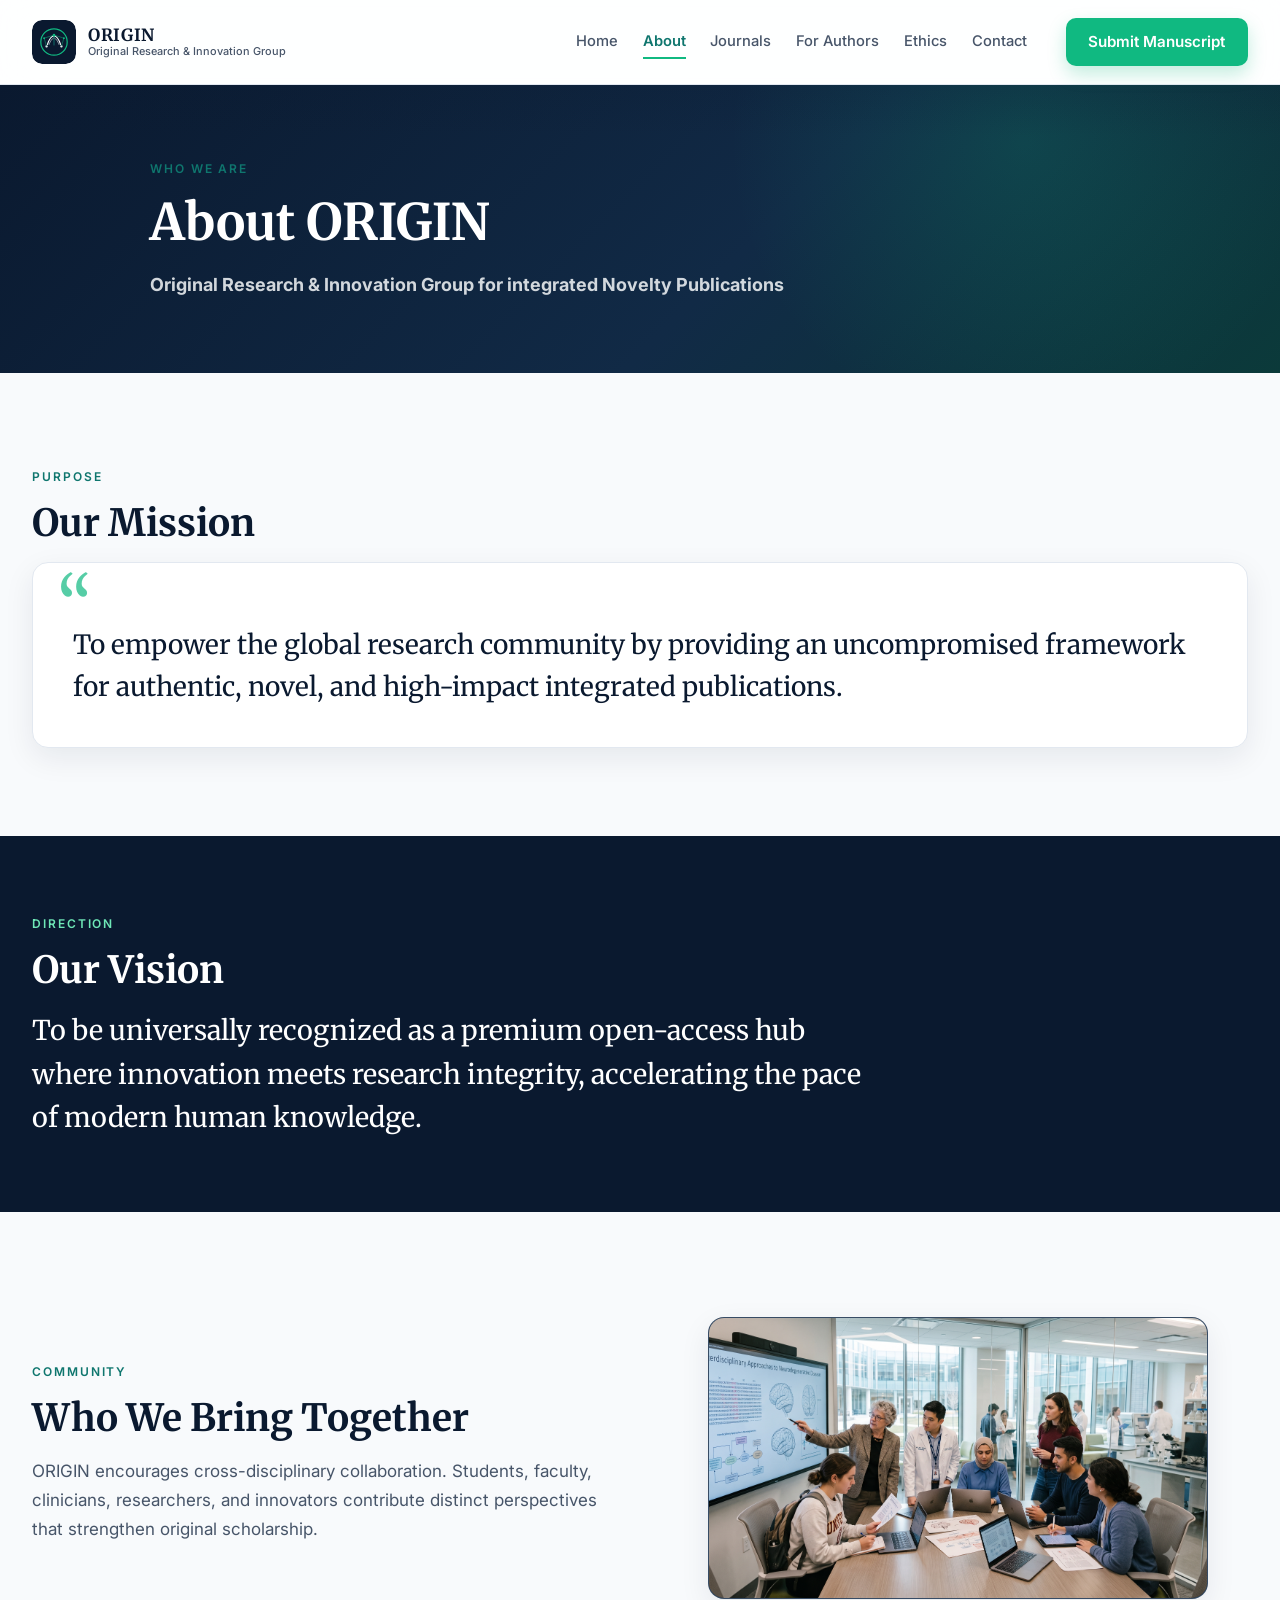
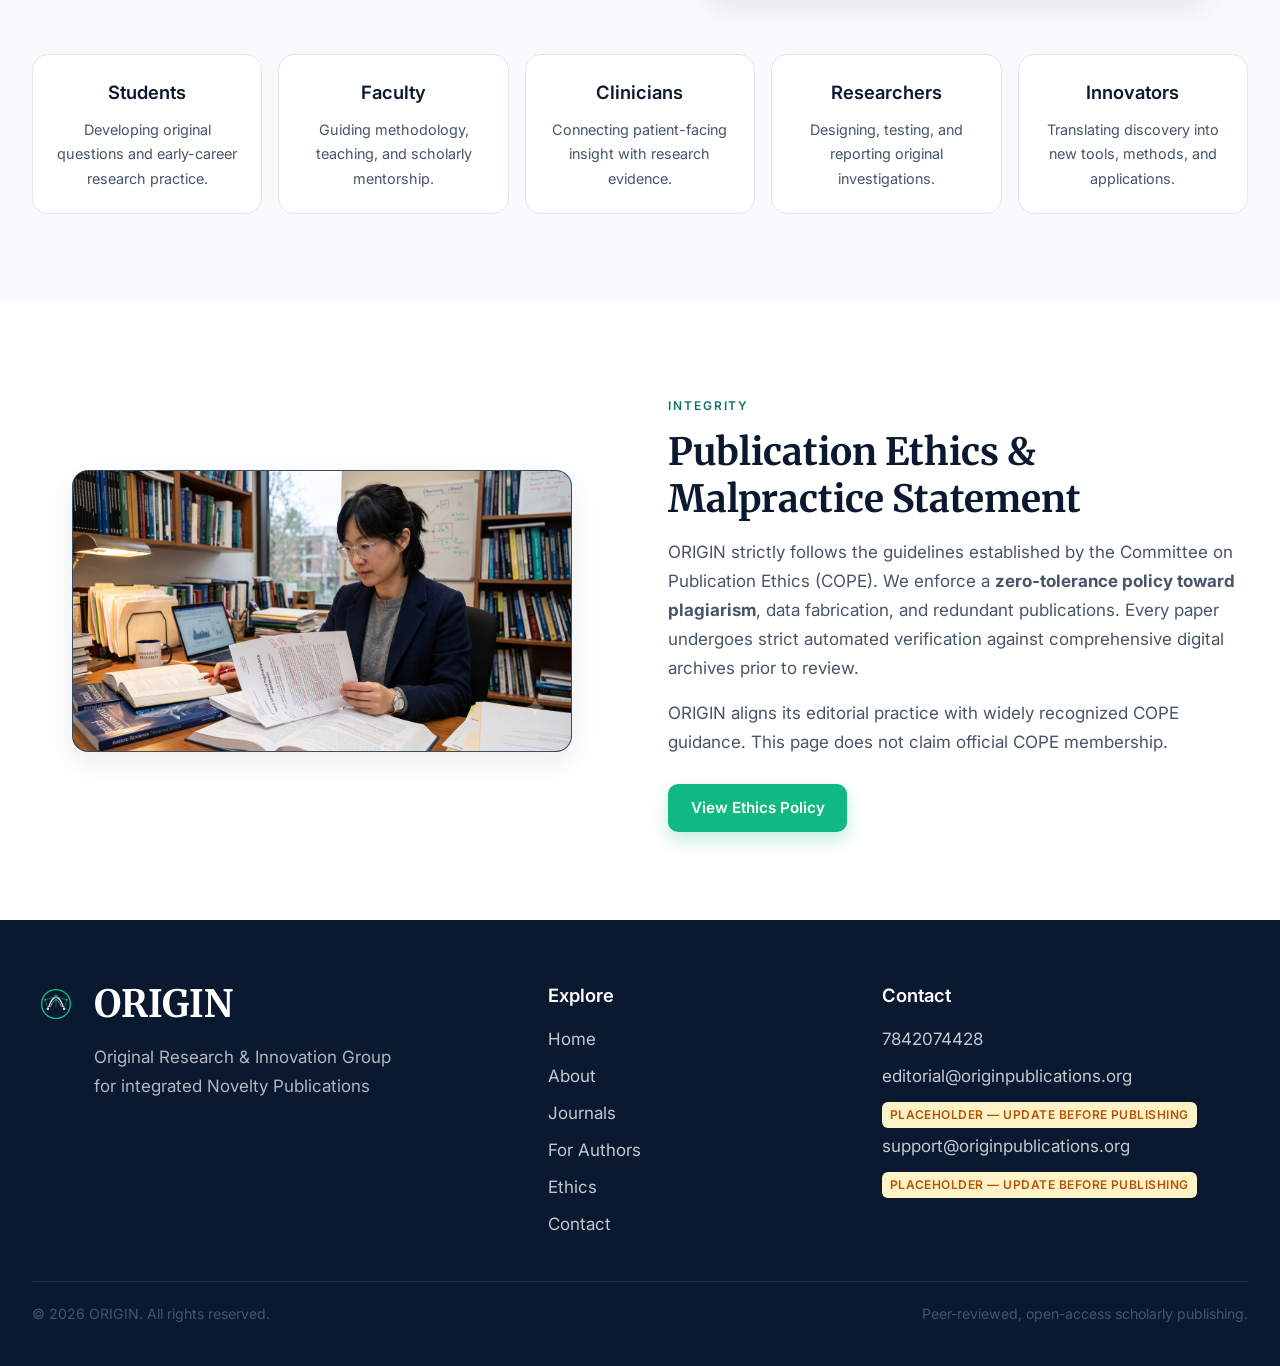
==== about.html @ 681a2d7b "first commit" ====
<!DOCTYPE html>
<html lang="en">
<head>
    <meta charset="UTF-8">
    <meta name="viewport" content="width=device-width, initial-scale=1.0">
    <title>ORIGIN | About Us</title>
    <meta name="description" content="Learn about ORIGIN, the Original Research & Innovation Group for integrated Novelty Publications, and our mission for open, ethical scholarship.">
    <link rel="icon" href="assets/logo/origin-logo-placeholder.svg" type="image/svg+xml">
    <link rel="preconnect" href="https://fonts.googleapis.com">
    <link rel="preconnect" href="https://fonts.gstatic.com" crossorigin>
    <link href="https://fonts.googleapis.com/css2?family=Inter:wght@400;500;600;700&family=Merriweather:ital,wght@0,400;0,700;1,400&display=swap" rel="stylesheet">
    <link rel="stylesheet" href="css/style.css">
</head>
<body>
    <a class="skip-link" href="#main">Skip to content</a>
    <header class="site-header">
        <div class="container header-inner">
            <a class="brand" href="index.html">
                <img src="assets/logo/origin-logo-placeholder.svg" width="44" height="44" alt="ORIGIN logo">
                <span class="brand-text">
                    <span class="brand-name">ORIGIN</span>
                    <span class="brand-tagline">Original Research &amp; Innovation Group</span>
                </span>
            </a>
            <button class="nav-toggle" type="button" aria-controls="site-nav" aria-expanded="false" aria-label="Open menu">
                <span class="nav-toggle-bar"></span>
                <span class="nav-toggle-bar"></span>
                <span class="nav-toggle-bar"></span>
            </button>
            <nav class="site-nav" id="site-nav" aria-label="Primary">
                <ul class="nav-list">
                    <li><a href="index.html">Home</a></li>
                    <li><a href="about.html">About</a></li>
                    <li><a href="journals.html">Journals</a></li>
                    <li><a href="authors.html">For Authors</a></li>
                    <li><a href="ethics.html">Ethics</a></li>
                    <li><a href="contact.html">Contact</a></li>
                </ul>
                <a class="btn btn-primary nav-cta" href="contact.html">Submit Manuscript</a>
            </nav>
        </div>
    </header>
    <div class="nav-overlay" aria-hidden="true"></div>

    <main id="main">
        <section class="page-hero">
            <div class="container">
                <p class="eyebrow">Who we are</p>
                <h1>About ORIGIN</h1>
                <p class="lede"><strong>Original Research &amp; Innovation Group for integrated Novelty Publications</strong></p>
            </div>
        </section>

        <section class="section" aria-labelledby="mission-heading">
            <div class="container">
                <p class="eyebrow">Purpose</p>
                <h2 id="mission-heading">Our Mission</h2>
                <div class="quote-card reveal">
                    <blockquote>
                        To empower the global research community by providing an uncompromised framework for authentic, novel, and high-impact integrated publications.
                    </blockquote>
                </div>
            </div>
        </section>

        <section class="vision-band" aria-labelledby="vision-heading">
            <div class="container reveal">
                <p class="eyebrow">Direction</p>
                <h2 id="vision-heading">Our Vision</h2>
                <blockquote>
                    To be universally recognized as a premium open-access hub where innovation meets research integrity, accelerating the pace of modern human knowledge.
                </blockquote>
            </div>
        </section>

        <section class="section" aria-labelledby="community-heading">
            <div class="container">
                <div class="split">
                    <div>
                        <p class="eyebrow">Community</p>
                        <h2 id="community-heading">Who We Bring Together</h2>
                        <p>ORIGIN encourages cross-disciplinary collaboration. Students, faculty, clinicians, researchers, and innovators contribute distinct perspectives that strengthen original scholarship.</p>
                    </div>
                    <figure class="media-frame reveal">
                        <img src="assets/images/research-team.png" width="880" height="560" loading="lazy" alt="Students, faculty, clinicians and researchers collaborating in a modern academic or scientific setting.">
                    </figure>
                </div>
                <div class="community-grid">
                    <article class="community-card reveal">
                        <h3>Students</h3>
                        <p>Developing original questions and early-career research practice.</p>
                    </article>
                    <article class="community-card reveal">
                        <h3>Faculty</h3>
                        <p>Guiding methodology, teaching, and scholarly mentorship.</p>
                    </article>
                    <article class="community-card reveal">
                        <h3>Clinicians</h3>
                        <p>Connecting patient-facing insight with research evidence.</p>
                    </article>
                    <article class="community-card reveal">
                        <h3>Researchers</h3>
                        <p>Designing, testing, and reporting original investigations.</p>
                    </article>
                    <article class="community-card reveal">
                        <h3>Innovators</h3>
                        <p>Translating discovery into new tools, methods, and applications.</p>
                    </article>
                </div>
            </div>
        </section>

        <section class="section section-alt" aria-labelledby="ethics-teaser-heading">
            <div class="container split">
                <figure class="media-frame reveal">
                    <img src="assets/images/publication.png" width="720" height="520" loading="lazy" alt="Academic researcher reviewing a scientific manuscript, journal article or research publication.">
                </figure>
                <div class="reveal">
                    <p class="eyebrow">Integrity</p>
                    <h2 id="ethics-teaser-heading">Publication Ethics &amp; Malpractice Statement</h2>
                    <p>ORIGIN strictly follows the guidelines established by the Committee on Publication Ethics (COPE). We enforce a <strong>zero-tolerance policy toward plagiarism</strong>, data fabrication, and redundant publications. Every paper undergoes strict automated verification against comprehensive digital archives prior to review.</p>
                    <p>ORIGIN aligns its editorial practice with widely recognized COPE guidance. This page does not claim official COPE membership.</p>
                    <div class="hero-actions">
                        <a class="btn btn-primary" href="ethics.html">View Ethics Policy</a>
                    </div>
                </div>
            </div>
        </section>
    </main>

    <footer class="site-footer">
        <div class="container footer-grid">
            <div>
                <div class="footer-brand">
                    <img src="assets/logo/origin-logo-placeholder.svg" width="48" height="48" alt="">
                    <div>
                        <h2>ORIGIN</h2>
                        <p>Original Research &amp; Innovation Group<br>for integrated Novelty Publications</p>
                    </div>
                </div>
            </div>
            <div>
                <h3>Explore</h3>
                <ul class="footer-links">
                    <li><a href="index.html">Home</a></li>
                    <li><a href="about.html">About</a></li>
                    <li><a href="journals.html">Journals</a></li>
                    <li><a href="authors.html">For Authors</a></li>
                    <li><a href="ethics.html">Ethics</a></li>
                    <li><a href="contact.html">Contact</a></li>
                </ul>
            </div>
            <div>
                <h3>Contact</h3>
                <ul class="footer-contact">
                    <li><a href="tel:7842074428">7842074428</a></li>
                    <li><a href="mailto:editorial@originpublications.org">editorial@originpublications.org</a> <span class="placeholder-note">Placeholder — update before publishing</span></li>
                    <li><a href="mailto:support@originpublications.org">support@originpublications.org</a> <span class="placeholder-note">Placeholder — update before publishing</span></li>
                </ul>
            </div>
        </div>
        <div class="container footer-bottom">
            <p>&copy; 2026 ORIGIN. All rights reserved.</p>
            <p>Peer-reviewed, open-access scholarly publishing.</p>
        </div>
    </footer>
    <script src="js/script.js"></script>
</body>
</html>
---- css/style.css ----
/* ==========================================================================
   ORIGIN — Original Research & Innovation Group
   Academic publishing design system
   ========================================================================== */

:root {
    --primary: #0A192F;
    --secondary: #112A46;
    --accent: #10B981;
    --teal: #0F766E;
    --background: #F8FAFC;
    --white: #FFFFFF;
    --text: #0F172A;
    --muted: #475569;
    --border: #E2E8F0;
    --accent-soft: #D1FAE5;
    --header-h: 84px;
    --radius: 16px;
    --shadow: 0 10px 30px rgba(10, 25, 47, 0.08);
    --shadow-hover: 0 16px 40px rgba(10, 25, 47, 0.14);
    --font-ui: "Inter", Arial, Helvetica, sans-serif;
    --font-editorial: "Merriweather", Georgia, serif;
    --max: 1680px;
    --ease: 0.22s ease;
}

*,
*::before,
*::after {
    box-sizing: border-box;
}

html {
    scroll-behavior: smooth;
    width: 100%;
    max-width: 100%;
}

body {
    margin: 0;
    font-family: var(--font-ui);
    font-size: 1.0625rem;
    line-height: 1.7;
    color: var(--text);
    background: var(--background);
    min-height: 100%;
    width: 100%;
    max-width: 100%;
}

img {
    max-width: 100%;
    height: auto;
    display: block;
}

a {
    color: var(--teal);
    text-decoration: none;
}

a:hover {
    color: var(--accent);
}

:focus-visible {
    outline: 3px solid var(--accent);
    outline-offset: 3px;
}

.skip-link {
    position: absolute;
    left: 1rem;
    top: -4rem;
    z-index: 2000;
    background: var(--accent);
    color: var(--primary);
    font-weight: 600;
    padding: 0.7rem 1rem;
    border-radius: 8px;
}

.skip-link:focus {
    top: 1rem;
    color: var(--primary);
}

.container {
    width: min(100% - 4rem, var(--max));
    margin-inline: auto;
    padding: 0;
}

.section {
    width: 100%;
    padding: 5.5rem 0;
}

.section-alt {
    background: var(--white);
}

.section-header {
    max-width: 720px;
    margin-bottom: 2.75rem;
}

.section-header.centered {
    margin-left: auto;
    margin-right: auto;
    text-align: center;
}

.eyebrow {
    display: inline-block;
    font-family: var(--font-ui);
    font-size: 0.75rem;
    font-weight: 600;
    letter-spacing: 0.16em;
    text-transform: uppercase;
    color: var(--teal);
    margin-bottom: 0.75rem;
}

h1,
h2,
.editorial {
    font-family: var(--font-editorial);
    font-weight: 700;
    line-height: 1.25;
    color: var(--primary);
}

h1 {
    font-size: clamp(2rem, 4vw, 3.15rem);
    margin: 0 0 1rem;
}

h2 {
    font-size: clamp(1.6rem, 3vw, 2.35rem);
    margin: 0 0 1rem;
}

h3 {
    font-family: var(--font-ui);
    font-size: 1.15rem;
    font-weight: 600;
    margin: 0 0 0.6rem;
    color: var(--primary);
}

p {
    margin: 0 0 1rem;
    color: var(--muted);
}

.lede {
    font-size: 1.125rem;
    max-width: 46rem;
}

/* --------------------------------------------------------------------------
   Buttons
   -------------------------------------------------------------------------- */

.btn {
    display: inline-flex;
    align-items: center;
    justify-content: center;
    gap: 0.5rem;
    min-height: 48px;
    padding: 0.75rem 1.35rem;
    border-radius: 10px;
    border: 1.5px solid transparent;
    font-family: var(--font-ui);
    font-size: 0.95rem;
    font-weight: 600;
    line-height: 1.2;
    cursor: pointer;
    transition: background var(--ease), color var(--ease), border-color var(--ease), transform var(--ease), box-shadow var(--ease);
}

.btn:hover {
    transform: translateY(-1px);
}

.btn-primary {
    background: var(--accent);
    color: var(--white);
    box-shadow: 0 8px 18px rgba(16, 185, 129, 0.25);
}

.btn-primary:hover {
    background: #059669;
    color: var(--white);
}

.btn-secondary {
    background: transparent;
    color: var(--white);
    border-color: rgba(255, 255, 255, 0.65);
}

.btn-secondary:hover {
    background: rgba(255, 255, 255, 0.08);
    color: var(--white);
}

.btn-outline {
    background: transparent;
    color: var(--primary);
    border-color: var(--primary);
}

.btn-outline:hover {
    background: var(--primary);
    color: var(--white);
}

.btn-ghost {
    background: var(--white);
    color: var(--primary);
    border-color: var(--border);
}

.hero-actions,
.cta-actions {
    display: flex;
    flex-wrap: wrap;
    gap: 0.85rem;
    margin-top: 1.75rem;
}

/* --------------------------------------------------------------------------
   Header
   -------------------------------------------------------------------------- */

.site-header {
    position: sticky;
    top: 0;
    z-index: 1200;
    width: 100%;
    min-height: var(--header-h);
    background: rgba(255, 255, 255, 0.86);
    backdrop-filter: blur(16px);
    -webkit-backdrop-filter: blur(16px);
    border-bottom: 1px solid var(--border);
}

.header-inner {
    display: flex;
    align-items: center;
    justify-content: space-between;
    gap: 1.5rem;
    min-height: var(--header-h);
}

.brand {
    display: flex;
    align-items: center;
    gap: 0.75rem;
    color: var(--primary);
    flex-shrink: 0;
}

.brand:hover {
    color: var(--primary);
}

.brand img,
.brand-mark {
    width: 44px;
    height: 44px;
    border-radius: 10px;
}

.brand-text {
    display: flex;
    flex-direction: column;
    line-height: 1.15;
}

.brand-name {
    font-family: var(--font-editorial);
    font-size: 1.05rem;
    font-weight: 700;
    letter-spacing: 0.04em;
}

.brand-tagline {
    font-size: 0.68rem;
    color: var(--muted);
    font-weight: 500;
    max-width: 14rem;
}

.nav-toggle {
    display: none;
    width: 44px;
    height: 44px;
    border: 1px solid var(--border);
    border-radius: 10px;
    background: var(--white);
    cursor: pointer;
    padding: 0;
    align-items: center;
    justify-content: center;
    flex-direction: column;
    gap: 5px;
}

.nav-toggle-bar {
    display: block;
    width: 18px;
    height: 2px;
    background: var(--primary);
    transition: transform var(--ease), opacity var(--ease);
}

.nav-toggle[aria-expanded="true"] .nav-toggle-bar:nth-child(1) {
    transform: translateY(7px) rotate(45deg);
}

.nav-toggle[aria-expanded="true"] .nav-toggle-bar:nth-child(2) {
    opacity: 0;
}

.nav-toggle[aria-expanded="true"] .nav-toggle-bar:nth-child(3) {
    transform: translateY(-7px) rotate(-45deg);
}

.site-nav {
    display: flex;
    align-items: center;
    gap: 1.75rem;
}

.nav-list {
    display: flex;
    align-items: center;
    gap: 0.15rem;
    list-style: none;
    margin: 0;
    padding: 0;
}

.nav-list a {
    position: relative;
    display: inline-block;
    padding: 0.55rem 0.7rem;
    color: var(--muted);
    font-size: 0.92rem;
    font-weight: 500;
}

.nav-list a::after {
    content: "";
    position: absolute;
    left: 0.7rem;
    right: 0.7rem;
    bottom: 0.3rem;
    height: 2px;
    background: var(--accent);
    transform: scaleX(0);
    transform-origin: left;
    transition: transform var(--ease);
}

.nav-list a:hover,
.nav-list a:focus-visible {
    color: var(--primary);
}

.nav-list a:hover::after,
.nav-list a[aria-current="page"]::after {
    transform: scaleX(1);
}

.nav-list a[aria-current="page"] {
    color: var(--teal);
    font-weight: 600;
}

.nav-cta {
    white-space: nowrap;
}

.nav-overlay {
    display: none;
}

/* --------------------------------------------------------------------------
   Page heroes
   -------------------------------------------------------------------------- */

.hero,
.page-hero {
    width: 100%;
    background:
        linear-gradient(180deg, rgba(10, 25, 47, 0.15), transparent 18%),
        radial-gradient(circle at 80% 20%, rgba(16, 185, 129, 0.16), transparent 28%),
        linear-gradient(135deg, var(--primary) 0%, var(--secondary) 58%, #0b3a3a 100%);
    color: var(--white);
}

.hero {
    min-height: 75vh;
    display: flex;
    align-items: center;
    padding: 4.5rem 0 5rem;
    position: relative;
    overflow: hidden;
}

.hero::before {
    content: "";
    position: absolute;
    inset: 0;
    background-image:
        linear-gradient(rgba(255, 255, 255, 0.04) 1px, transparent 1px),
        linear-gradient(90deg, rgba(255, 255, 255, 0.04) 1px, transparent 1px);
    background-size: 42px 42px;
    pointer-events: none;
}

.hero-grid {
    position: relative;
    display: grid;
    grid-template-columns: minmax(0, 1.05fr) minmax(0, 0.95fr);
    gap: 3.5rem;
    align-items: center;
}

.hero-grid > *,
.split > *,
.card,
.media-frame {
    min-width: 0;
}

.hero h1,
.page-hero h1 {
    color: var(--white);
}

.hero .lede,
.page-hero .lede {
    color: rgba(248, 250, 252, 0.84);
}

.hero em {
    font-style: italic;
    color: #a7f3d0;
}

.page-hero {
    padding: 4.25rem 0 3.5rem;
}

.page-hero .container {
    max-width: 980px;
}

/* --------------------------------------------------------------------------
   Media frames
   -------------------------------------------------------------------------- */

.media-frame {
    position: relative;
    border-radius: var(--radius);
    overflow: hidden;
    border: 1px solid rgba(226, 232, 240, 0.18);
    box-shadow: var(--shadow);
    background: var(--secondary);
}

.media-frame img {
    width: 100%;
    height: 100%;
    object-fit: cover;
    min-height: 280px;
    transition: transform 0.6s ease;
}

.media-frame:hover img {
    transform: scale(1.04);
}

.hero-visual .media-frame img {
    min-height: 420px;
}

/* --------------------------------------------------------------------------
   Trust strip
   -------------------------------------------------------------------------- */

.trust-strip {
    width: 100%;
    background: var(--white);
    border-bottom: 1px solid var(--border);
}

.trust-grid {
    display: grid;
    grid-template-columns: repeat(5, minmax(0, 1fr));
    gap: 0.75rem;
    padding: 1.35rem 0;
}

.trust-item {
    display: flex;
    align-items: center;
    gap: 0.7rem;
    padding: 0.65rem 0.4rem;
    font-size: 0.9rem;
    font-weight: 600;
    color: var(--primary);
}

.trust-icon {
    width: 36px;
    height: 36px;
    flex-shrink: 0;
    border-radius: 9px;
    background: var(--accent-soft);
    color: var(--teal);
    display: grid;
    place-items: center;
}

.trust-icon svg {
    width: 18px;
    height: 18px;
}

/* --------------------------------------------------------------------------
   Split / about
   -------------------------------------------------------------------------- */

.split {
    display: grid;
    grid-template-columns: minmax(0, 1fr) minmax(0, 1fr);
    gap: 3.5rem;
    align-items: center;
}

.highlight-box {
    margin-top: 1.5rem;
    padding: 1.15rem 1.25rem;
    border-left: 3px solid var(--accent);
    background: #ECFDF5;
    border-radius: 0 12px 12px 0;
    color: var(--primary);
    font-weight: 500;
}

/* --------------------------------------------------------------------------
   Cards
   -------------------------------------------------------------------------- */

.card-grid {
    display: grid;
    grid-template-columns: repeat(3, minmax(0, 1fr));
    gap: 1.5rem;
}

.card {
    background: var(--white);
    border: 1px solid var(--border);
    border-radius: var(--radius);
    box-shadow: var(--shadow);
    padding: 1.7rem;
    transition: transform var(--ease), box-shadow var(--ease);
}

.card:hover {
    transform: translateY(-4px);
    box-shadow: var(--shadow-hover);
}

.card-icon {
    width: 46px;
    height: 46px;
    border-radius: 12px;
    background: var(--accent-soft);
    color: var(--teal);
    display: grid;
    place-items: center;
    margin-bottom: 1.1rem;
}

.card-icon svg {
    width: 22px;
    height: 22px;
}

.coming-soon {
    display: inline-block;
    font-size: 0.72rem;
    font-weight: 700;
    letter-spacing: 0.08em;
    text-transform: uppercase;
    color: var(--teal);
    background: var(--accent-soft);
    padding: 0.28rem 0.6rem;
    border-radius: 999px;
    margin-bottom: 0.85rem;
}

.journal-cover {
    border-radius: 12px;
    overflow: hidden;
    margin-bottom: 1.1rem;
    background: var(--primary);
}

.journal-cover img {
    width: 100%;
    height: 210px;
    object-fit: cover;
}

.card-meta {
    font-size: 0.78rem;
    letter-spacing: 0.08em;
    text-transform: uppercase;
    color: var(--muted);
    font-weight: 600;
    margin-bottom: 0.35rem;
}

/* --------------------------------------------------------------------------
   Ecosystem network
   -------------------------------------------------------------------------- */

.ecosystem {
    background:
        radial-gradient(circle at 12% 20%, rgba(16, 185, 129, 0.08), transparent 24%),
        var(--white);
}

.network {
    display: grid;
    grid-template-columns: repeat(6, minmax(0, 1fr));
    gap: 0.75rem;
    position: relative;
}

.network::before {
    content: "";
    position: absolute;
    left: 4%;
    right: 4%;
    top: 38px;
    height: 2px;
    background: linear-gradient(90deg, transparent, var(--accent), var(--teal), var(--accent), transparent);
    opacity: 0.55;
}

.node {
    position: relative;
    z-index: 1;
    text-align: center;
    background: var(--white);
    border: 1px solid var(--border);
    border-radius: var(--radius);
    padding: 1.15rem 0.7rem 1.2rem;
    box-shadow: var(--shadow);
}

.node-dot {
    width: 14px;
    height: 14px;
    margin: 0 auto 0.85rem;
    border-radius: 50%;
    background: var(--accent);
    box-shadow: 0 0 0 6px rgba(16, 185, 129, 0.16);
}

.node strong {
    display: block;
    font-size: 0.92rem;
    color: var(--primary);
}

.node span {
    display: block;
    margin-top: 0.35rem;
    font-size: 0.78rem;
    color: var(--muted);
}

.node-end {
    background: var(--primary);
    border-color: var(--primary);
}

.node-end strong,
.node-end span {
    color: var(--white);
}

.node-end .node-dot {
    background: var(--accent);
}

/* --------------------------------------------------------------------------
   CTA band
   -------------------------------------------------------------------------- */

.cta-band {
    width: 100%;
    background:
        linear-gradient(135deg, var(--primary), var(--secondary) 55%, var(--teal));
    color: var(--white);
    padding: 5rem 0;
}

.cta-band h2,
.cta-band p {
    color: var(--white);
}

.cta-band p {
    opacity: 0.86;
    max-width: 40rem;
}

/* --------------------------------------------------------------------------
   Quotes / mission / vision
   -------------------------------------------------------------------------- */

.quote-card {
    background: var(--white);
    border: 1px solid var(--border);
    border-radius: var(--radius);
    box-shadow: var(--shadow);
    padding: 2.4rem 2.5rem;
    position: relative;
}

.quote-card::before {
    content: "“";
    font-family: var(--font-editorial);
    font-size: 5rem;
    line-height: 0.6;
    color: var(--accent);
    position: absolute;
    top: 1.4rem;
    left: 1.5rem;
    opacity: 0.7;
}

.quote-card blockquote {
    margin: 1.4rem 0 0;
    font-family: var(--font-editorial);
    font-size: clamp(1.25rem, 2.2vw, 1.65rem);
    line-height: 1.6;
    color: var(--primary);
}

.vision-band {
    width: 100%;
    background: var(--primary);
    color: var(--white);
    padding: 4.5rem 0;
}

.vision-band h2,
.vision-band p,
.vision-band blockquote {
    color: var(--white);
}

.vision-band .eyebrow {
    color: #6ee7b7;
}

.vision-band blockquote {
    margin: 0;
    font-family: var(--font-editorial);
    font-size: clamp(1.25rem, 2.2vw, 1.7rem);
    line-height: 1.6;
    max-width: 52rem;
}

.community-grid {
    display: grid;
    grid-template-columns: repeat(5, minmax(0, 1fr));
    gap: 1rem;
    margin-top: 2.4rem;
}

.community-card {
    background: var(--white);
    border: 1px solid var(--border);
    border-radius: var(--radius);
    padding: 1.35rem 1.1rem;
    text-align: center;
}

.community-card p {
    font-size: 0.9rem;
    margin: 0;
}

/* --------------------------------------------------------------------------
   Ethics
   -------------------------------------------------------------------------- */

.ethics-grid {
    display: grid;
    grid-template-columns: repeat(2, minmax(0, 1fr));
    gap: 1.25rem;
}

.ethics-note {
    margin-top: 2rem;
    padding: 1.2rem 1.3rem;
    border: 1px dashed var(--border);
    border-radius: var(--radius);
    background: #F1F5F9;
    font-style: italic;
}

/* --------------------------------------------------------------------------
   Authors process
   -------------------------------------------------------------------------- */

.checklist {
    display: grid;
    gap: 1rem;
}

.check-item {
    display: grid;
    grid-template-columns: 72px minmax(0, 1fr);
    gap: 1.2rem;
    align-items: start;
    background: var(--white);
    border: 1px solid var(--border);
    border-radius: var(--radius);
    padding: 1.3rem 1.4rem;
}

.check-num {
    font-family: var(--font-editorial);
    font-size: 1.5rem;
    color: var(--teal);
}

.process {
    display: grid;
    grid-template-columns: repeat(6, minmax(0, 1fr));
    gap: 0.7rem;
    list-style: none;
    margin: 0;
    padding: 0;
}

.process-step {
    background: var(--white);
    border: 1px solid var(--border);
    border-radius: var(--radius);
    padding: 1.15rem 0.9rem;
    text-align: center;
}

.process.is-visible .process-step {
    opacity: 1;
    transform: none;
}

.process.is-visible .process-step:nth-child(2) { transition-delay: 0.08s; }
.process.is-visible .process-step:nth-child(3) { transition-delay: 0.16s; }
.process.is-visible .process-step:nth-child(4) { transition-delay: 0.24s; }
.process.is-visible .process-step:nth-child(5) { transition-delay: 0.32s; }
.process.is-visible .process-step:nth-child(6) { transition-delay: 0.4s; }

.process-index {
    display: inline-grid;
    place-items: center;
    width: 34px;
    height: 34px;
    margin: 0 auto 0.7rem;
    border-radius: 50%;
    background: var(--accent-soft);
    color: var(--teal);
    font-weight: 700;
    font-size: 0.85rem;
}

.process-step strong {
    display: block;
    font-size: 0.92rem;
    color: var(--primary);
}

.process-step span {
    display: block;
    margin-top: 0.35rem;
    font-size: 0.78rem;
    color: var(--muted);
}

.info-card {
    border-left: 4px solid var(--accent);
}

/* --------------------------------------------------------------------------
   Contact
   -------------------------------------------------------------------------- */

.contact-layout {
    display: grid;
    grid-template-columns: minmax(0, 0.9fr) minmax(0, 1.1fr);
    gap: 2rem;
    align-items: start;
}

.contact-details {
    display: grid;
    gap: 1rem;
}

.placeholder-note {
    display: inline-block;
    margin-top: 0.4rem;
    font-size: 0.75rem;
    font-weight: 600;
    letter-spacing: 0.04em;
    text-transform: uppercase;
    color: #B45309;
    background: #FEF3C7;
    padding: 0.2rem 0.5rem;
    border-radius: 6px;
}

.form {
    display: grid;
    gap: 1rem;
}

.form-field {
    display: grid;
    gap: 0.4rem;
}

.form-field label {
    font-size: 0.88rem;
    font-weight: 600;
    color: var(--primary);
}

.form-field input,
.form-field textarea {
    width: 100%;
    border: 1px solid var(--border);
    border-radius: 10px;
    padding: 0.8rem 0.9rem;
    font: inherit;
    color: var(--text);
    background: var(--white);
}

.form-field textarea {
    min-height: 150px;
    resize: vertical;
}

.form-field input:focus-visible,
.form-field textarea:focus-visible {
    border-color: var(--accent);
}

.field-error {
    color: #B91C1C;
    font-size: 0.82rem;
    min-height: 1.1em;
}

.form-status {
    display: none;
    padding: 1rem 1.1rem;
    border-radius: 12px;
    background: #ECFDF5;
    border: 1px solid #A7F3D0;
    color: var(--primary);
}

.form-status.is-visible {
    display: block;
}

/* --------------------------------------------------------------------------
   Footer
   -------------------------------------------------------------------------- */

.site-footer {
    width: 100%;
    background: var(--primary);
    color: rgba(248, 250, 252, 0.78);
    padding: 3.75rem 0 1.5rem;
}

.footer-grid {
    display: grid;
    grid-template-columns: 1.3fr 0.8fr 1fr;
    gap: 2.5rem;
    padding-bottom: 2.4rem;
    border-bottom: 1px solid rgba(226, 232, 240, 0.12);
}

.site-footer h2,
.site-footer h3 {
    color: var(--white);
}

.footer-brand {
    display: flex;
    gap: 0.85rem;
    align-items: flex-start;
}

.footer-brand img {
    width: 48px;
    height: 48px;
    border-radius: 12px;
}

.footer-brand p {
    color: rgba(248, 250, 252, 0.7);
}

.footer-links,
.footer-contact {
    list-style: none;
    margin: 0;
    padding: 0;
}

.footer-links a,
.footer-contact a {
    color: rgba(248, 250, 252, 0.78);
    display: inline-block;
    padding: 0.25rem 0;
}

.footer-links a:hover,
.footer-contact a:hover {
    color: #6ee7b7;
}

.footer-contact li {
    overflow-wrap: anywhere;
}

.footer-bottom {
    display: flex;
    justify-content: space-between;
    gap: 1rem;
    flex-wrap: wrap;
    padding-top: 1.25rem;
    font-size: 0.88rem;
}

/* --------------------------------------------------------------------------
   Reveal
   -------------------------------------------------------------------------- */

.reveal.is-visible,
.process.is-visible .process-step {
    opacity: 1;
    transform: none;
}

@media (prefers-reduced-motion: no-preference) {
    .reveal {
        opacity: 0;
        transform: translateY(18px);
        transition: opacity 0.6s ease, transform 0.6s ease;
    }

    .process-step {
        opacity: 0;
        transform: translateY(16px);
        transition: opacity 0.55s ease, transform 0.55s ease;
    }
}

body.nav-open {
    overflow: hidden;
}

/* --------------------------------------------------------------------------
   Responsive
   -------------------------------------------------------------------------- */

@media (max-width: 1100px) {
    .contact-layout,
    .footer-grid {
        grid-template-columns: 1fr;
    }

    .community-grid,
    .network,
    .process {
        grid-template-columns: repeat(3, minmax(0, 1fr));
    }

    .network::before {
        display: none;
    }

    .hero-visual .media-frame img {
        min-height: 320px;
    }
}

@media (max-width: 900px) {
    .hero-grid,
    .split {
        grid-template-columns: 1fr;
    }
}

@media (max-width: 860px) {
    .nav-toggle {
        display: inline-flex;
        z-index: 1201;
    }

    .nav-overlay {
        display: block;
        position: fixed;
        inset: 0;
        background: rgba(10, 25, 47, 0.45);
        opacity: 0;
        pointer-events: none;
        transition: opacity 0.25s ease;
        z-index: 1100;
    }

    .nav-overlay.is-open {
        opacity: 1;
        pointer-events: auto;
    }

    .site-nav {
        position: fixed;
        top: 0;
        right: 0;
        width: 0;
        height: 100vh;
        background: var(--white);
        flex-direction: column;
        align-items: stretch;
        gap: 0;
        padding: 6rem 0 2rem;
        overflow: hidden;
        transform: none;
        transition: width 0.28s ease, padding 0.28s ease, visibility 0s linear 0.28s;
        box-shadow: none;
        z-index: 1200;
        visibility: hidden;
        pointer-events: none;
    }

    .site-nav.is-open {
        width: min(86vw, 360px);
        padding: 6rem 1.4rem 2rem;
        visibility: visible;
        pointer-events: auto;
        box-shadow: -12px 0 40px rgba(10, 25, 47, 0.18);
        transition: width 0.28s ease, padding 0.28s ease, visibility 0s;
    }

    .nav-list {
        flex-direction: column;
        align-items: stretch;
        gap: 0.2rem;
    }

    .nav-list a {
        padding: 0.85rem 0.4rem;
        font-size: 1.05rem;
    }

    .nav-cta {
        margin-top: 1rem;
        width: 100%;
    }

    .brand-tagline {
        display: none;
    }

    .card-grid,
    .trust-grid,
    .ethics-grid {
        grid-template-columns: 1fr 1fr;
    }
}

@media (max-width: 640px) {
    .section {
        padding: 3.5rem 0;
    }

    .hero {
        min-height: 0;
        padding: 2.8rem 0 3.2rem;
    }

    .card-grid,
    .trust-grid,
    .ethics-grid,
    .community-grid,
    .network,
    .process {
        grid-template-columns: 1fr;
    }

    .check-item {
        grid-template-columns: 1fr;
        gap: 0.4rem;
    }

    .hero-visual .media-frame img,
    .media-frame img {
        min-height: 220px;
    }

    .quote-card {
        padding: 1.6rem 1.2rem;
    }

    .footer-grid {
        gap: 1.6rem;
    }
}

@media (prefers-reduced-motion: reduce) {
    html {
        scroll-behavior: auto;
    }

    *,
    *::before,
    *::after {
        animation: none !important;
        transition: none !important;
    }

    .reveal,
    .process-step {
        opacity: 1;
        transform: none;
    }
}
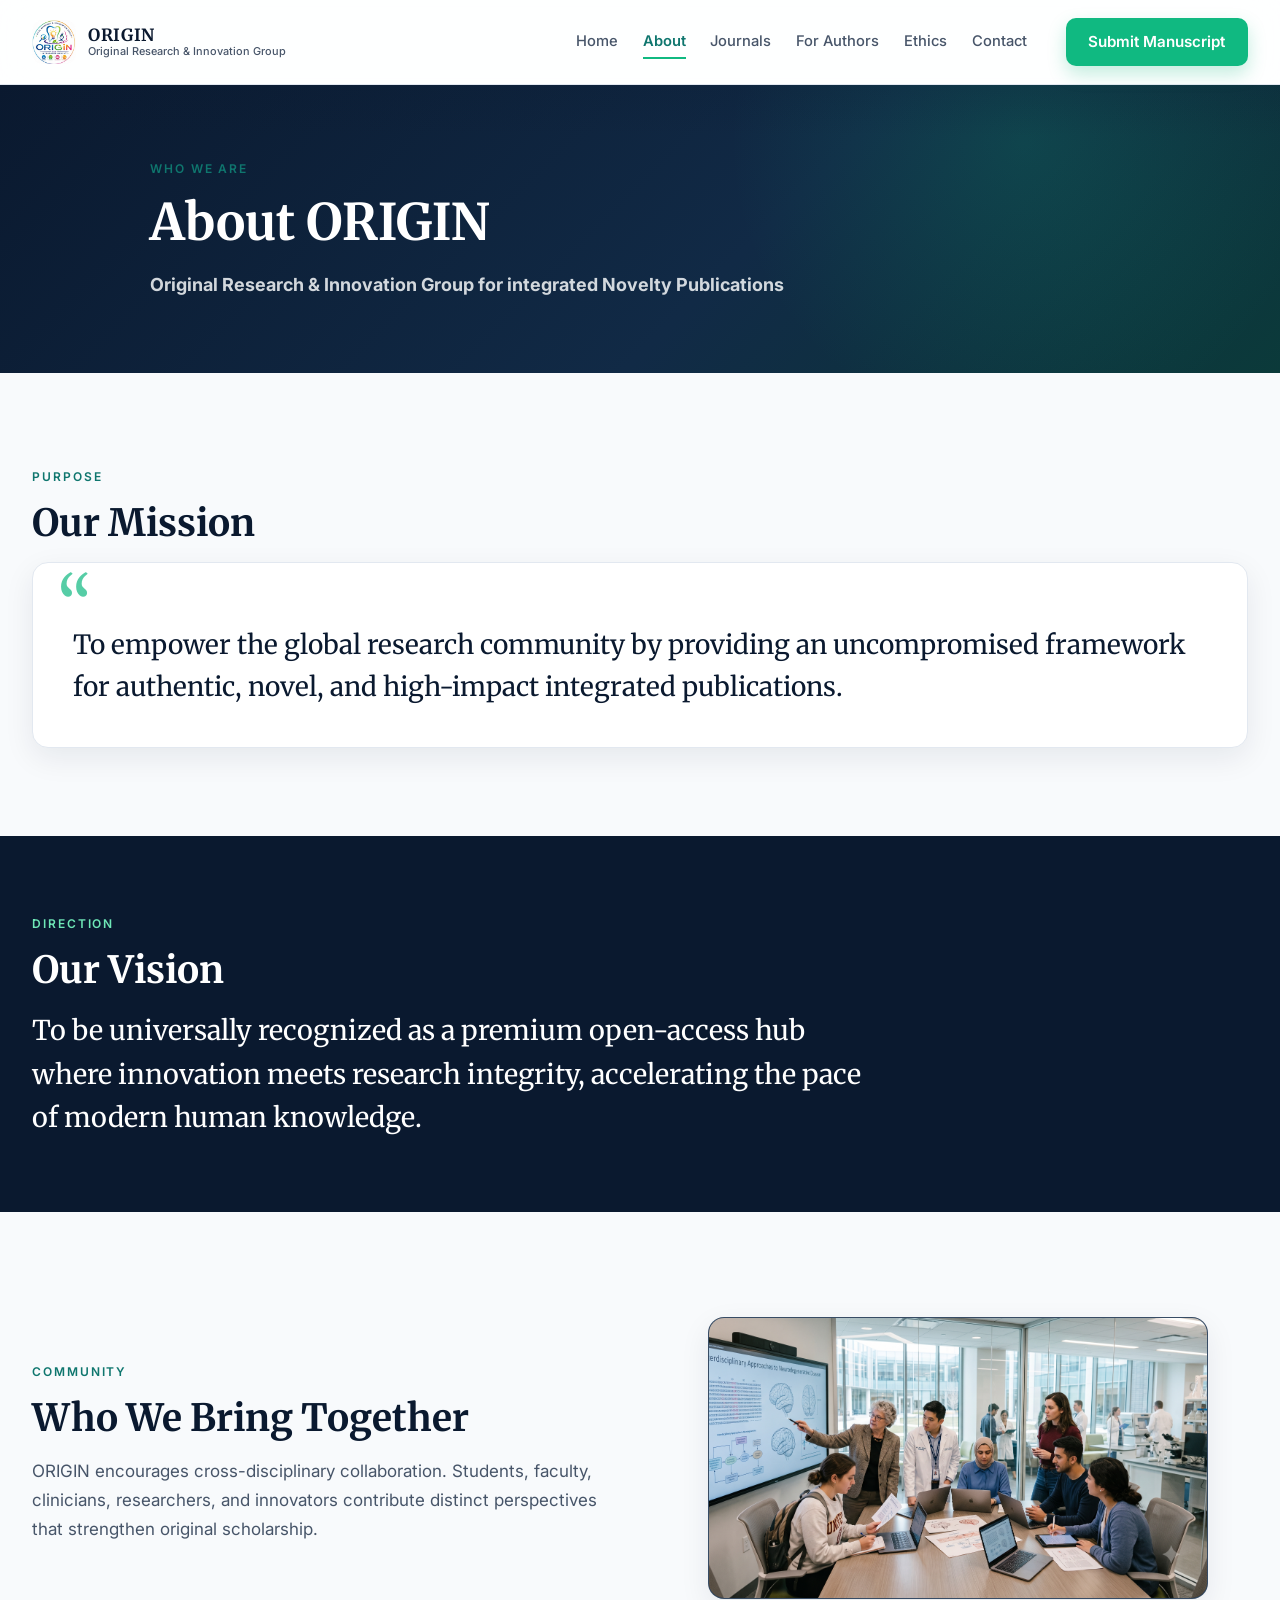
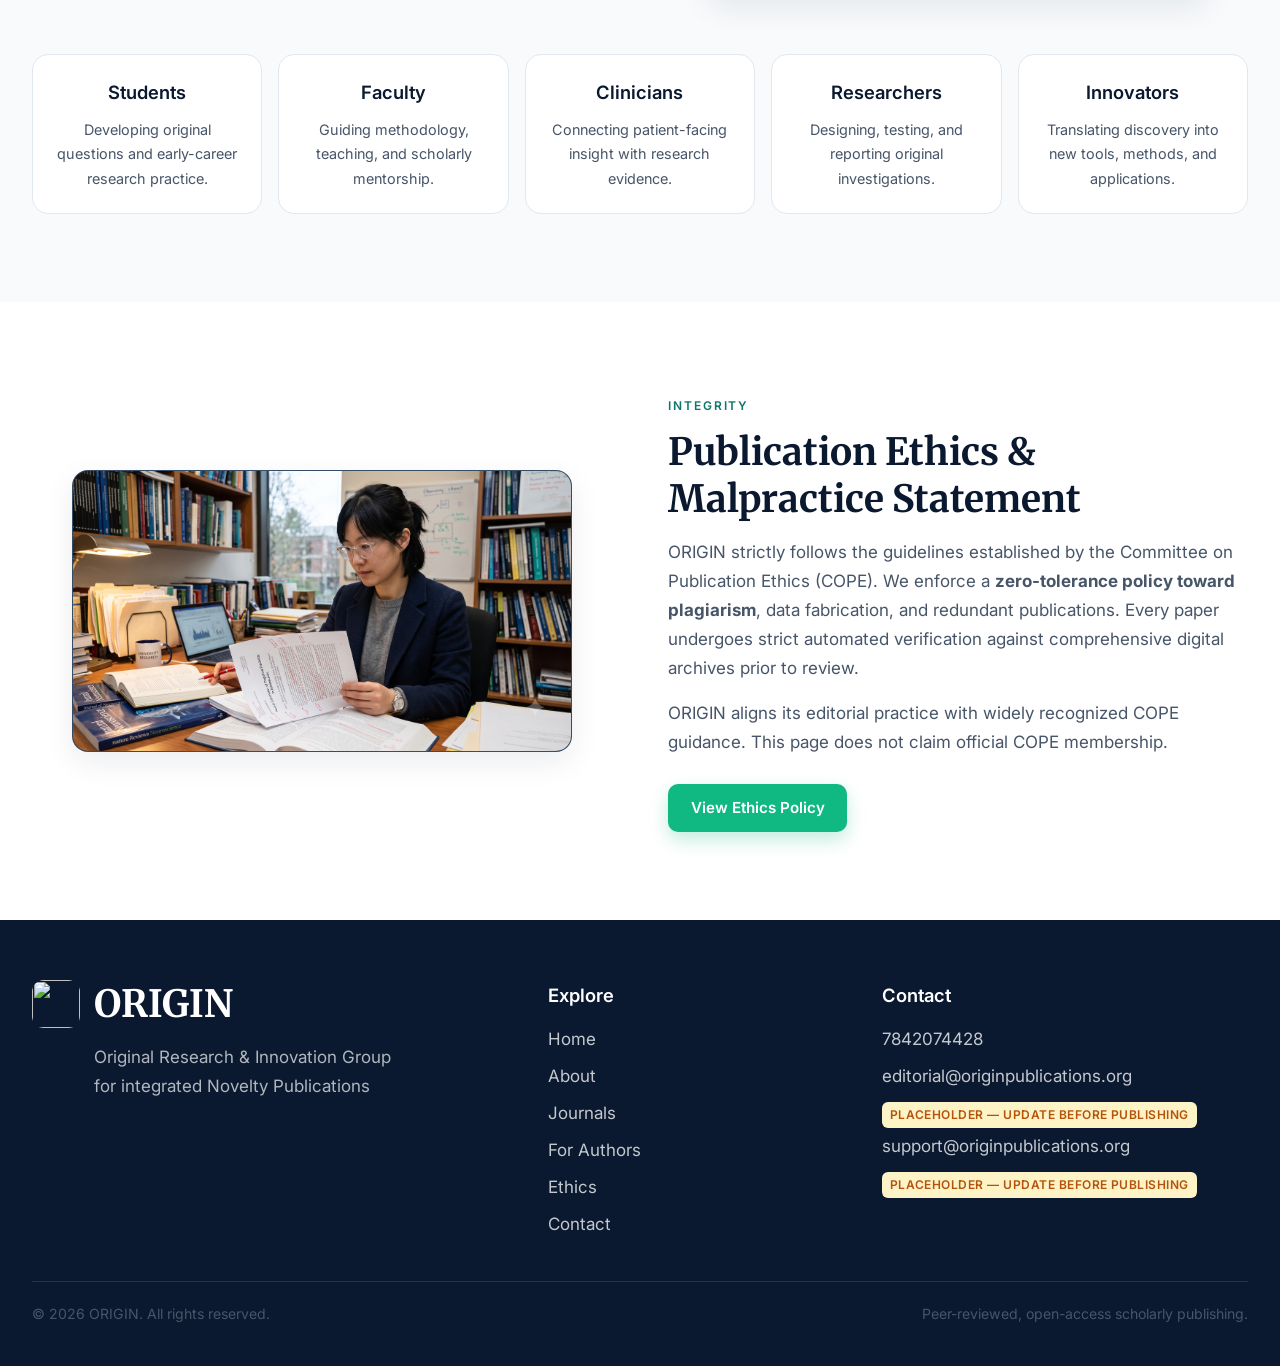
==== commit 716ac819: "Update about page and replace logo with JPEG" ====
--- a/about.html
+++ b/about.html
@@ -16,7 +16,7 @@
     <header class="site-header">
         <div class="container header-inner">
             <a class="brand" href="index.html">
-                <img src="assets/logo/origin-logo-placeholder.svg" width="44" height="44" alt="ORIGIN logo">
+                <img src="assets/logo/origin-logo-placeholder.jpeg" width="44" height="44" alt="ORIGIN logo">
                 <span class="brand-text">
                     <span class="brand-name">ORIGIN</span>
                     <span class="brand-tagline">Original Research &amp; Innovation Group</span>
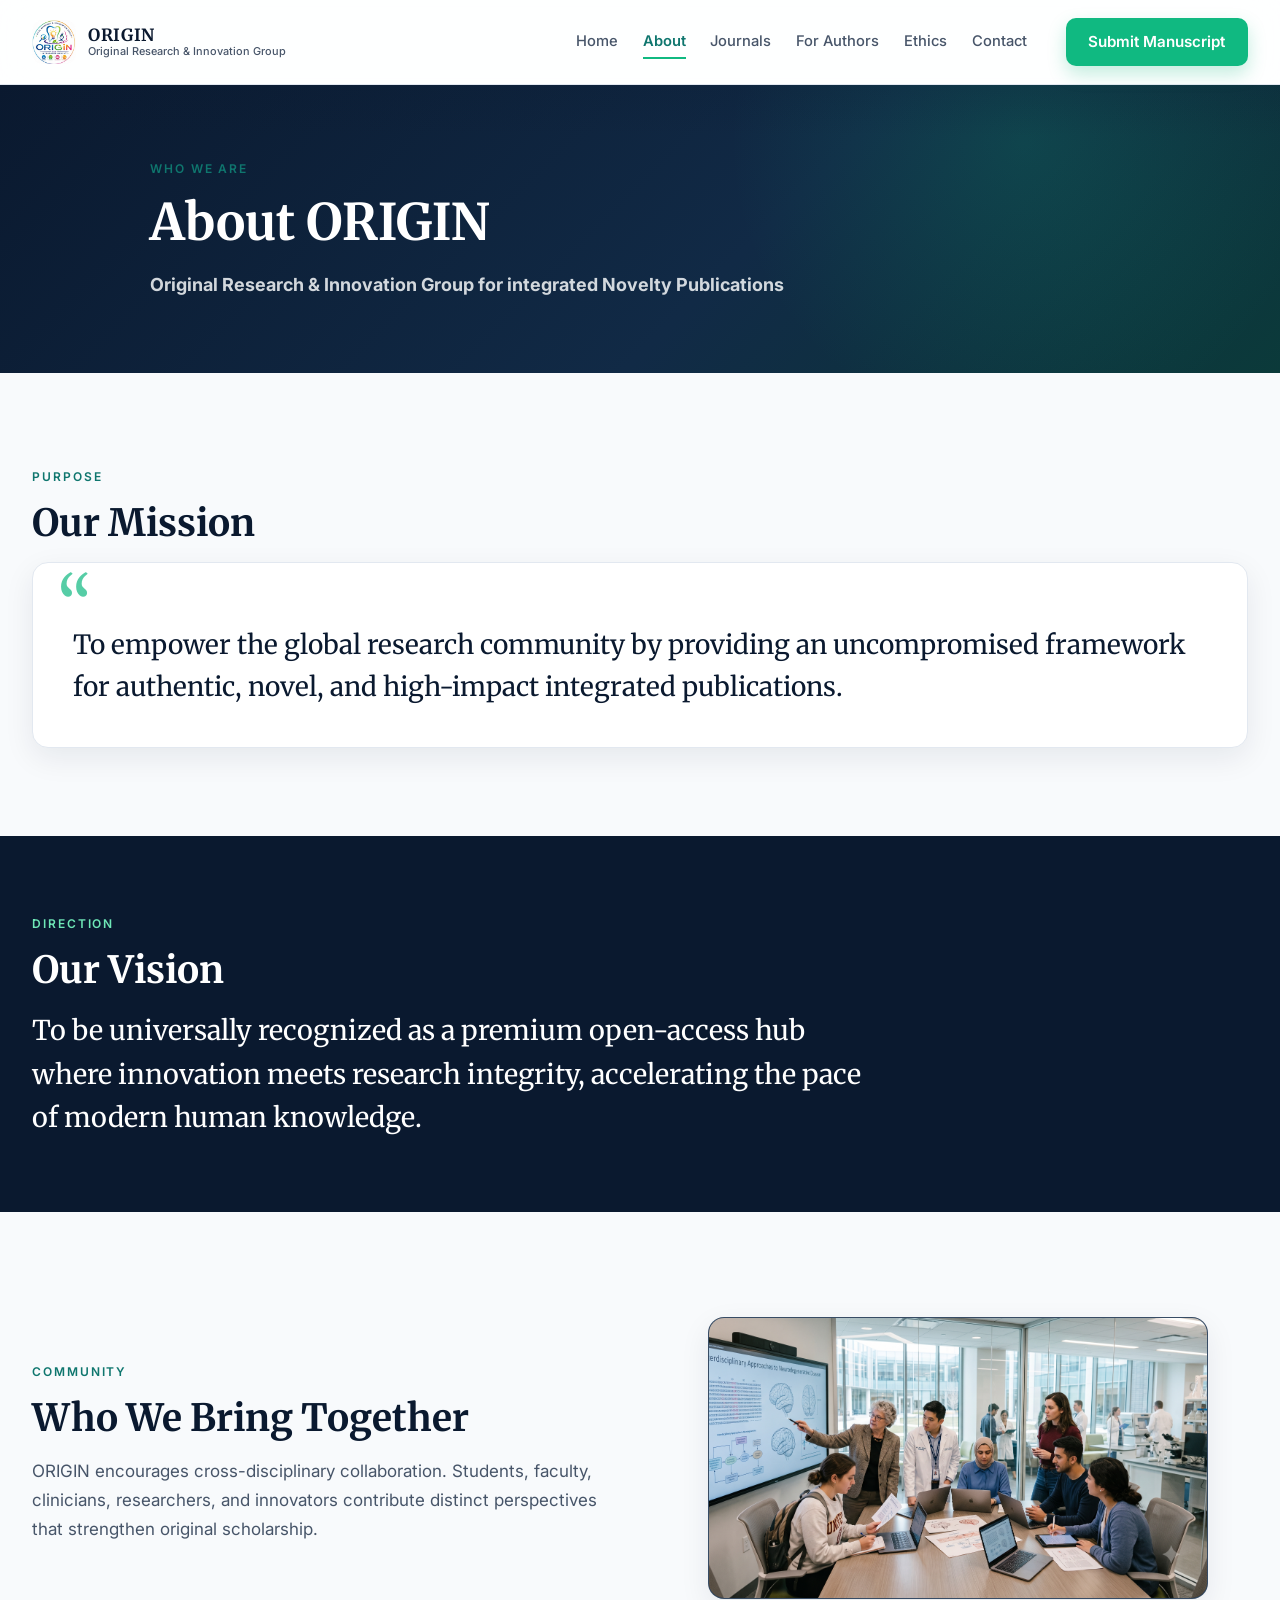
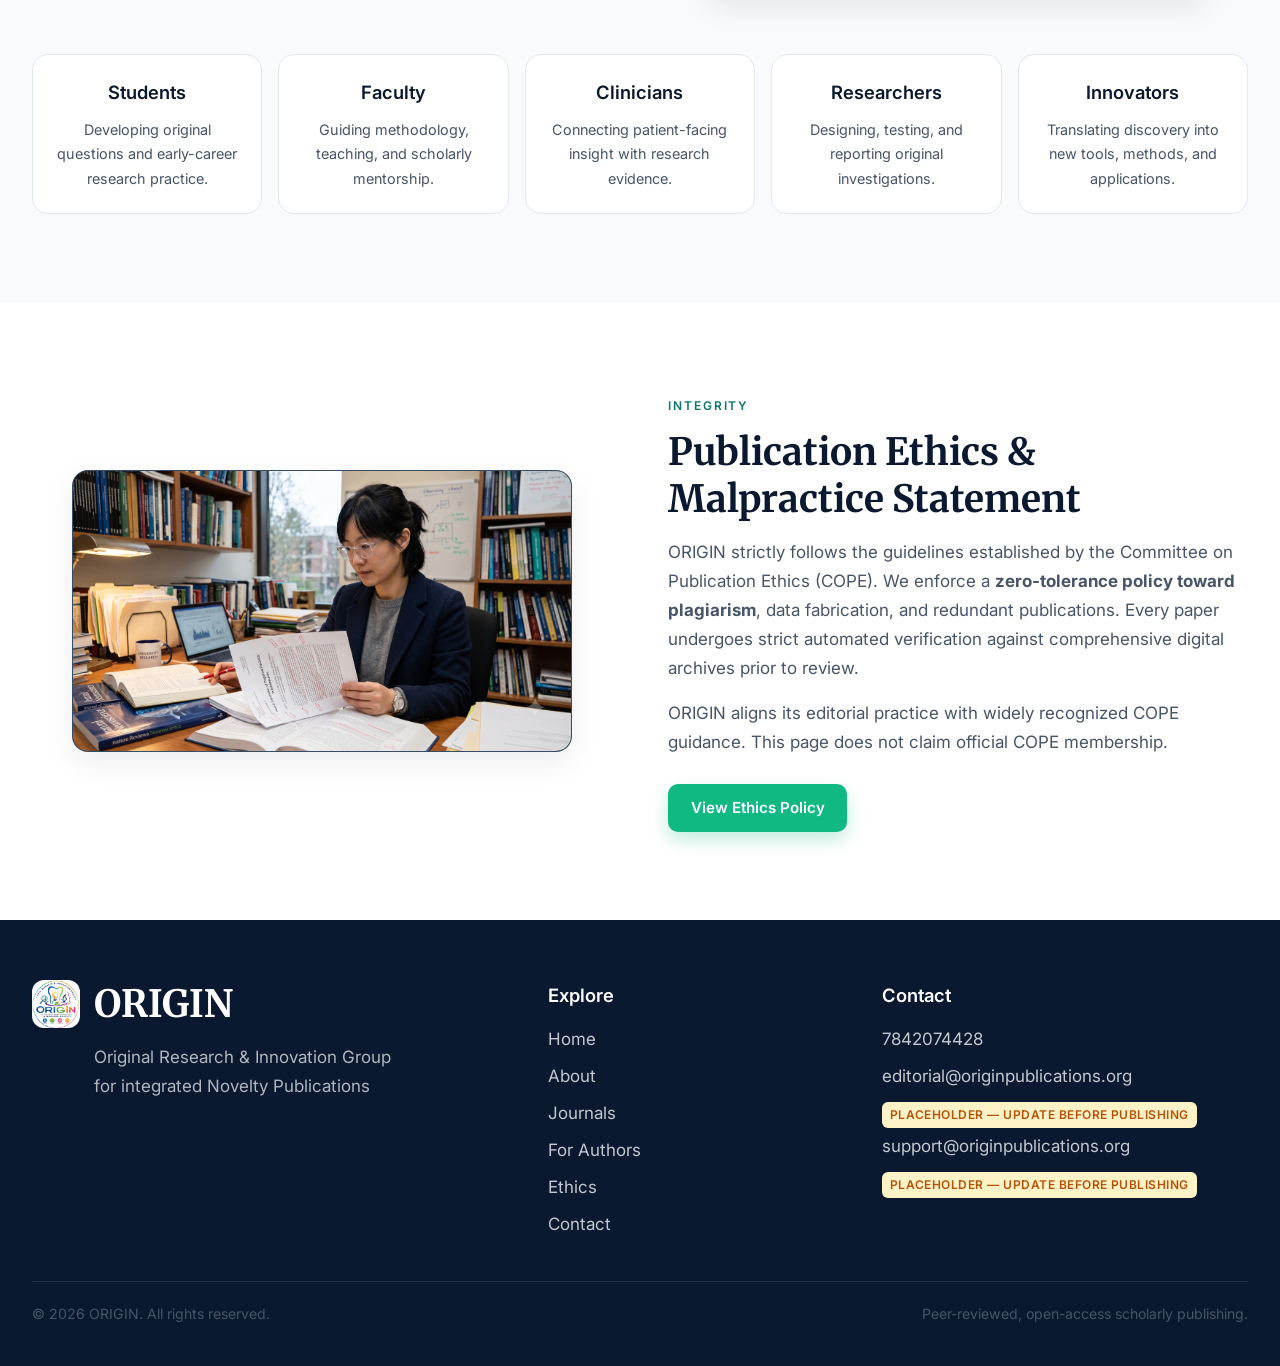
==== commit 83c3a74a: "Fix logo asset references and deployment" ====
--- a/about.html
+++ b/about.html
@@ -5,7 +5,7 @@
     <meta name="viewport" content="width=device-width, initial-scale=1.0">
     <title>ORIGIN | About Us</title>
     <meta name="description" content="Learn about ORIGIN, the Original Research & Innovation Group for integrated Novelty Publications, and our mission for open, ethical scholarship.">
-    <link rel="icon" href="assets/logo/origin-logo-placeholder.svg" type="image/svg+xml">
+    <link rel="icon" href="assets/logo/origin-logo-placeholder.jpeg" type="image/jpeg">
     <link rel="preconnect" href="https://fonts.googleapis.com">
     <link rel="preconnect" href="https://fonts.gstatic.com" crossorigin>
     <link href="https://fonts.googleapis.com/css2?family=Inter:wght@400;500;600;700&family=Merriweather:ital,wght@0,400;0,700;1,400&display=swap" rel="stylesheet">
@@ -132,7 +132,7 @@
         <div class="container footer-grid">
             <div>
                 <div class="footer-brand">
-                    <img src="assets/logo/origin-logo-placeholder.svg" width="48" height="48" alt="">
+                    <img src="assets/logo/origin-logo-placeholder.jpeg" width="48" height="48" alt="">
                     <div>
                         <h2>ORIGIN</h2>
                         <p>Original Research &amp; Innovation Group<br>for integrated Novelty Publications</p>
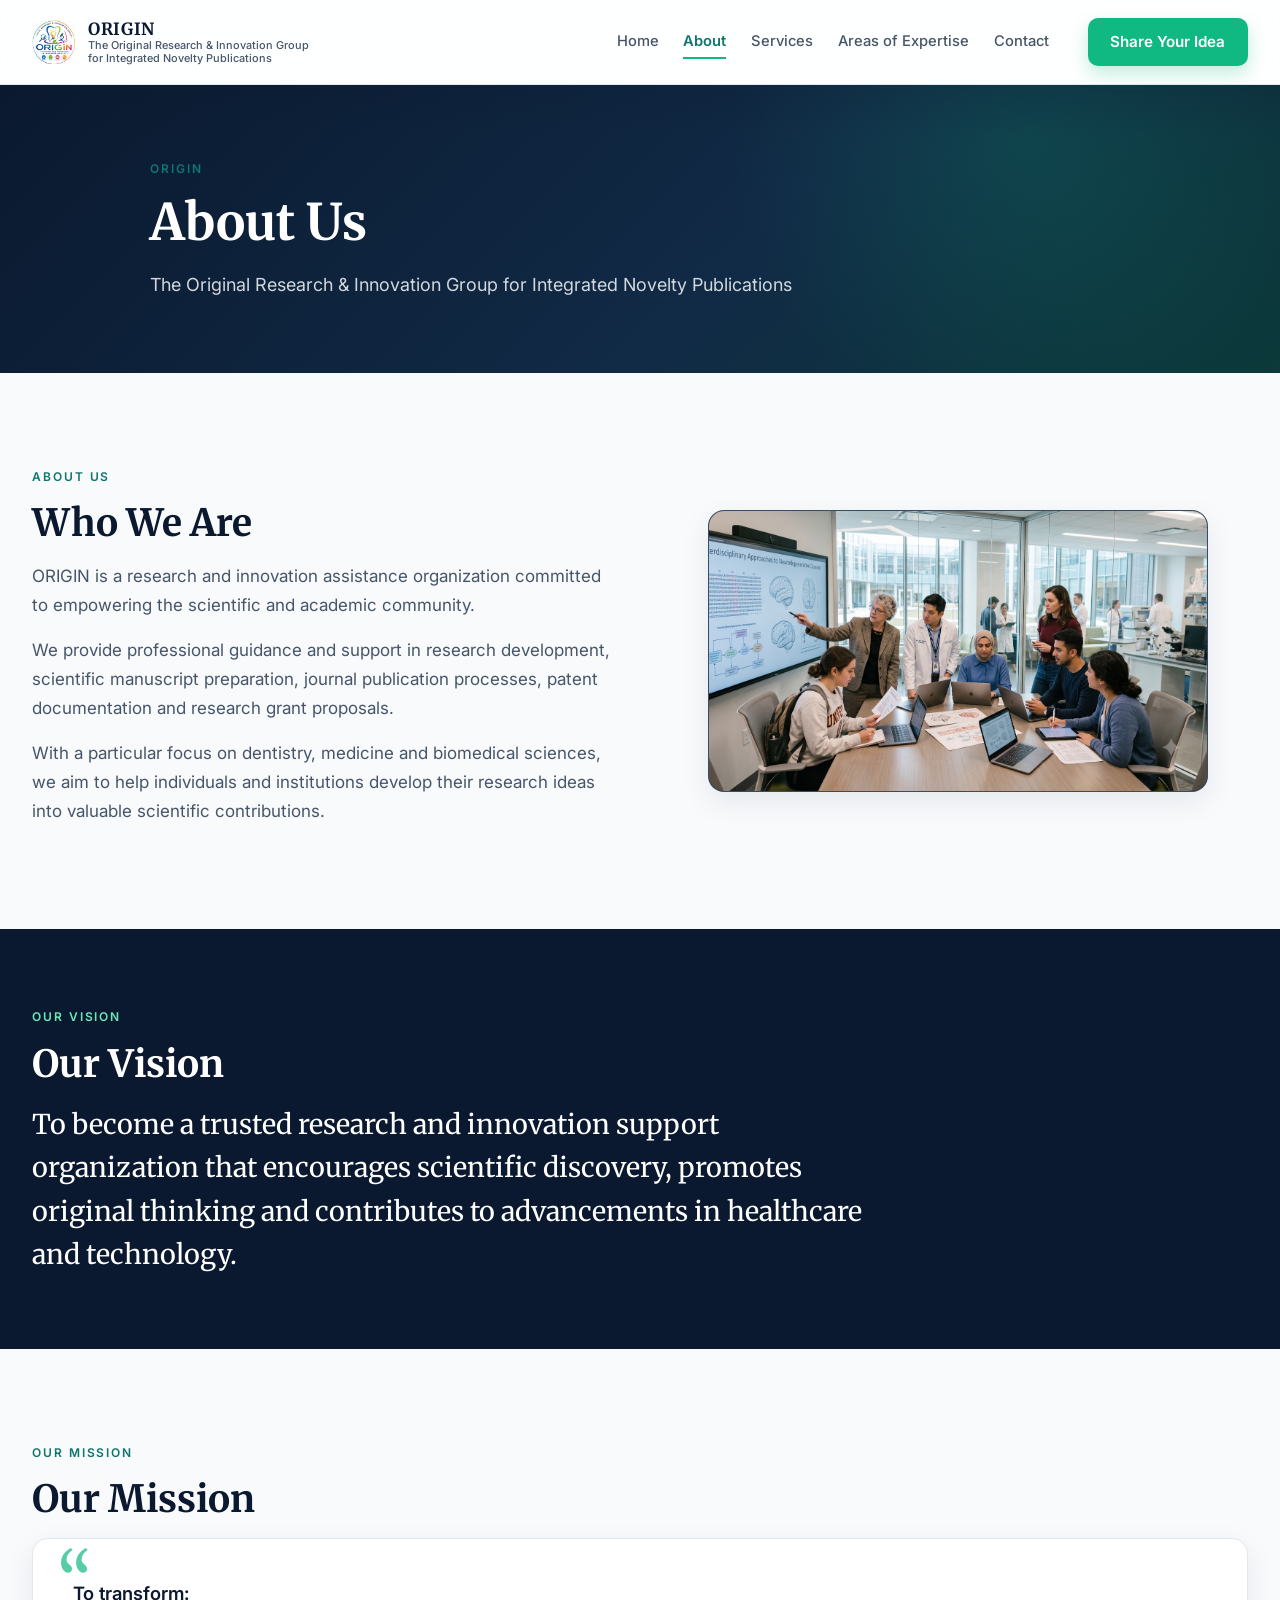
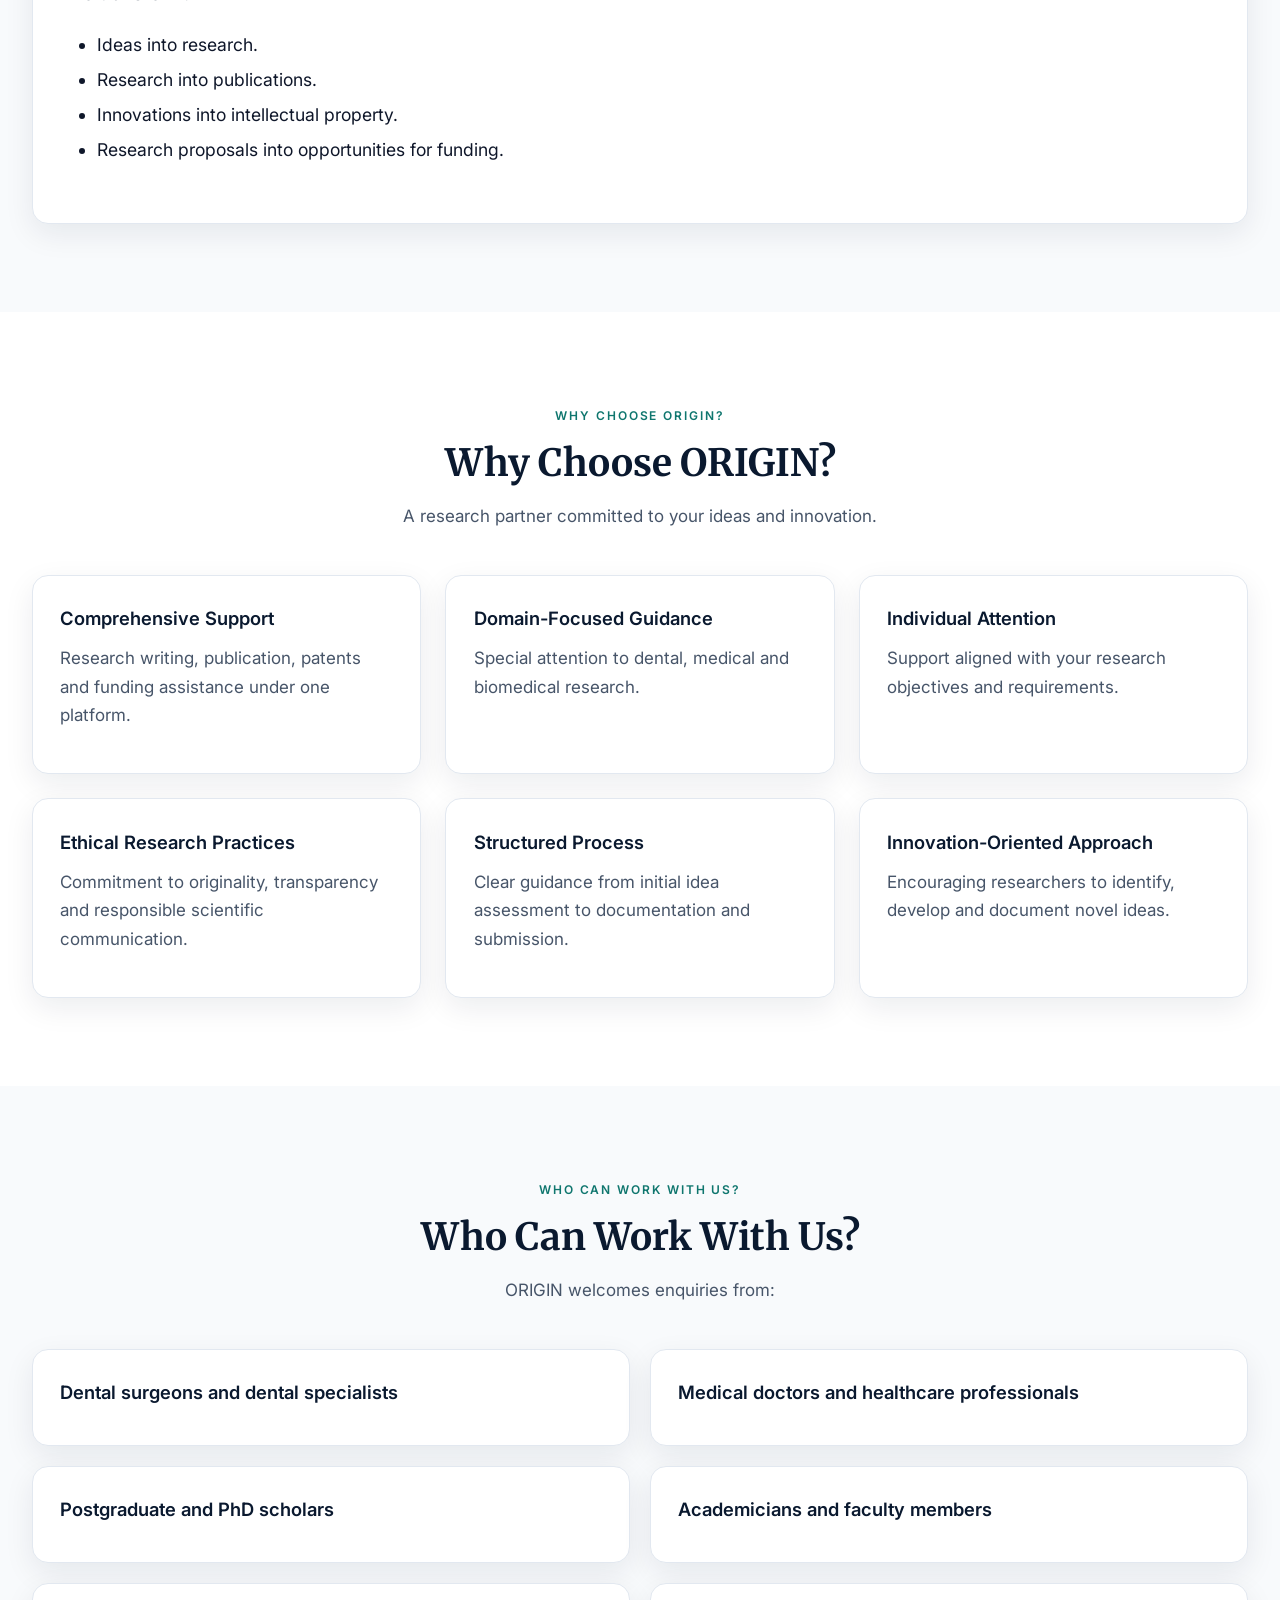
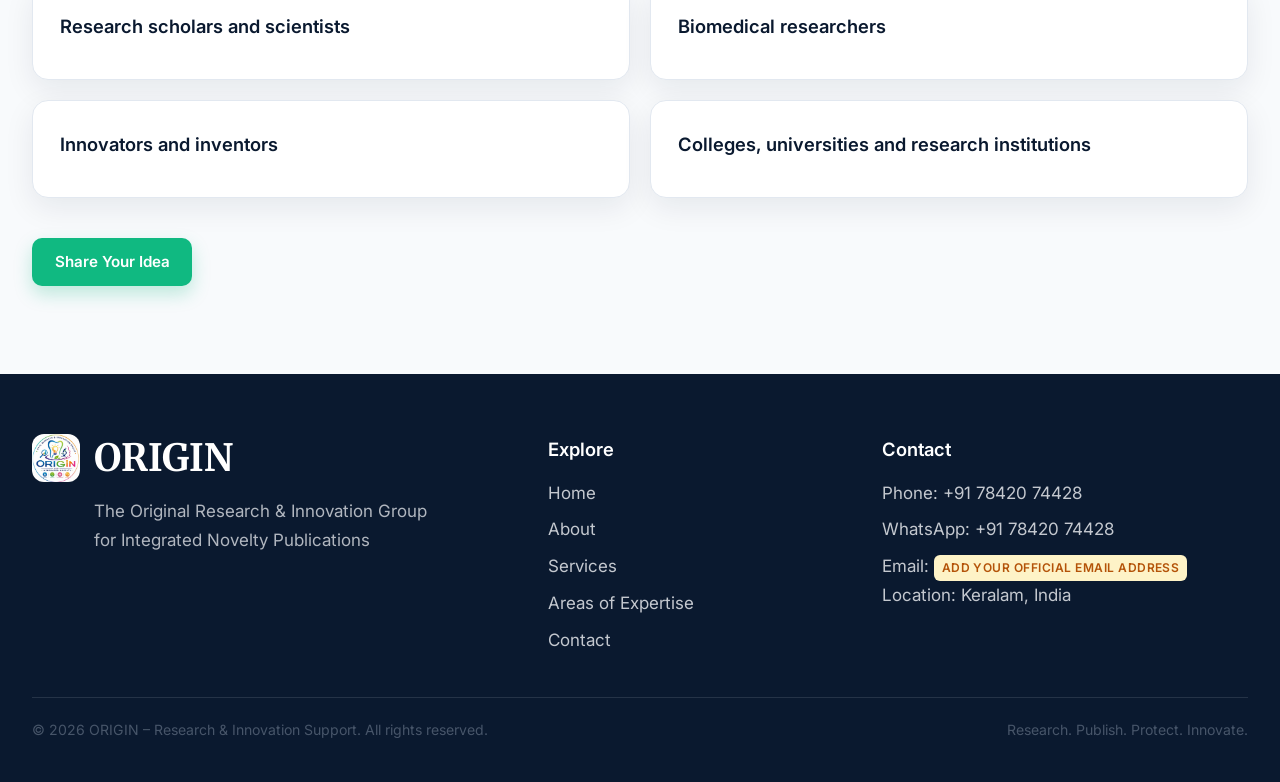
==== commit ec7b3977: "Update ORIGIN website pages and styling" ====
--- a/about.html
+++ b/about.html
@@ -3,8 +3,11 @@
 <head>
     <meta charset="UTF-8">
     <meta name="viewport" content="width=device-width, initial-scale=1.0">
-    <title>ORIGIN | About Us</title>
-    <meta name="description" content="Learn about ORIGIN, the Original Research & Innovation Group for integrated Novelty Publications, and our mission for open, ethical scholarship.">
+    <title>About Us | ORIGIN</title>
+    <meta name="description" content="ORIGIN is a research and innovation assistance organization committed to empowering the scientific and academic community with professional research, writing, patent and funding support.">
+    <meta property="og:title" content="About Us | ORIGIN">
+    <meta property="og:description" content="ORIGIN is a research and innovation assistance organization committed to empowering the scientific and academic community with professional research, writing, patent and funding support.">
+    <meta property="og:type" content="website">
     <link rel="icon" href="assets/logo/origin-logo-placeholder.jpeg" type="image/jpeg">
     <link rel="preconnect" href="https://fonts.googleapis.com">
     <link rel="preconnect" href="https://fonts.gstatic.com" crossorigin>
@@ -19,7 +22,7 @@
                 <img src="assets/logo/origin-logo-placeholder.jpeg" width="44" height="44" alt="ORIGIN logo">
                 <span class="brand-text">
                     <span class="brand-name">ORIGIN</span>
-                    <span class="brand-tagline">Original Research &amp; Innovation Group</span>
+                    <span class="brand-tagline">The Original Research &amp; Innovation Group for Integrated Novelty Publications</span>
                 </span>
             </a>
             <button class="nav-toggle" type="button" aria-controls="site-nav" aria-expanded="false" aria-label="Open menu">
@@ -30,13 +33,12 @@
             <nav class="site-nav" id="site-nav" aria-label="Primary">
                 <ul class="nav-list">
                     <li><a href="index.html">Home</a></li>
-                    <li><a href="about.html">About</a></li>
-                    <li><a href="journals.html">Journals</a></li>
-                    <li><a href="authors.html">For Authors</a></li>
-                    <li><a href="ethics.html">Ethics</a></li>
+                    <li><a href="about.html" aria-current="page">About</a></li>
+                    <li><a href="services.html">Services</a></li>
+                    <li><a href="expertise.html">Areas of Expertise</a></li>
                     <li><a href="contact.html">Contact</a></li>
                 </ul>
-                <a class="btn btn-primary nav-cta" href="contact.html">Submit Manuscript</a>
+                <a class="btn btn-primary nav-cta" href="contact.html">Share Your Idea</a>
             </nav>
         </div>
     </header>
@@ -45,84 +47,124 @@
     <main id="main">
         <section class="page-hero">
             <div class="container">
-                <p class="eyebrow">Who we are</p>
-                <h1>About ORIGIN</h1>
-                <p class="lede"><strong>Original Research &amp; Innovation Group for integrated Novelty Publications</strong></p>
+                <p class="eyebrow">ORIGIN</p>
+                <h1>About Us</h1>
+                <p class="lede">The Original Research &amp; Innovation Group for Integrated Novelty Publications</p>
+            </div>
+        </section>
+
+        <section class="section" aria-labelledby="who-we-are-heading">
+            <div class="container split">
+                <div class="reveal">
+                    <p class="eyebrow">About Us</p>
+                    <h2 id="who-we-are-heading">Who We Are</h2>
+                    <p>ORIGIN is a research and innovation assistance organization committed to empowering the scientific and academic community.</p>
+                    <p>We provide professional guidance and support in research development, scientific manuscript preparation, journal publication processes, patent documentation and research grant proposals.</p>
+                    <p>With a particular focus on dentistry, medicine and biomedical sciences, we aim to help individuals and institutions develop their research ideas into valuable scientific contributions.</p>
+                </div>
+                <figure class="media-frame reveal">
+                    <img src="assets/images/research-team.png" width="880" height="560" loading="lazy" alt="Academicians, clinicians and researchers collaborating on research development and innovation.">
+                </figure>
+            </div>
+        </section>
+
+        <section class="vision-band" aria-labelledby="vision-heading">
+            <div class="container reveal">
+                <p class="eyebrow">Our Vision</p>
+                <h2 id="vision-heading">Our Vision</h2>
+                <blockquote>
+                    To become a trusted research and innovation support organization that encourages scientific discovery, promotes original thinking and contributes to advancements in healthcare and technology.
+                </blockquote>
             </div>
         </section>
 
         <section class="section" aria-labelledby="mission-heading">
             <div class="container">
-                <p class="eyebrow">Purpose</p>
+                <p class="eyebrow">Our Mission</p>
                 <h2 id="mission-heading">Our Mission</h2>
                 <div class="quote-card reveal">
-                    <blockquote>
-                        To empower the global research community by providing an uncompromised framework for authentic, novel, and high-impact integrated publications.
-                    </blockquote>
-                </div>
-            </div>
-        </section>
-
-        <section class="vision-band" aria-labelledby="vision-heading">
-            <div class="container reveal">
-                <p class="eyebrow">Direction</p>
-                <h2 id="vision-heading">Our Vision</h2>
-                <blockquote>
-                    To be universally recognized as a premium open-access hub where innovation meets research integrity, accelerating the pace of modern human knowledge.
-                </blockquote>
-            </div>
-        </section>
-
-        <section class="section" aria-labelledby="community-heading">
-            <div class="container">
-                <div class="split">
-                    <div>
-                        <p class="eyebrow">Community</p>
-                        <h2 id="community-heading">Who We Bring Together</h2>
-                        <p>ORIGIN encourages cross-disciplinary collaboration. Students, faculty, clinicians, researchers, and innovators contribute distinct perspectives that strengthen original scholarship.</p>
-                    </div>
-                    <figure class="media-frame reveal">
-                        <img src="assets/images/research-team.png" width="880" height="560" loading="lazy" alt="Students, faculty, clinicians and researchers collaborating in a modern academic or scientific setting.">
-                    </figure>
-                </div>
-                <div class="community-grid">
-                    <article class="community-card reveal">
-                        <h3>Students</h3>
-                        <p>Developing original questions and early-career research practice.</p>
-                    </article>
-                    <article class="community-card reveal">
-                        <h3>Faculty</h3>
-                        <p>Guiding methodology, teaching, and scholarly mentorship.</p>
-                    </article>
-                    <article class="community-card reveal">
-                        <h3>Clinicians</h3>
-                        <p>Connecting patient-facing insight with research evidence.</p>
-                    </article>
-                    <article class="community-card reveal">
-                        <h3>Researchers</h3>
-                        <p>Designing, testing, and reporting original investigations.</p>
-                    </article>
-                    <article class="community-card reveal">
-                        <h3>Innovators</h3>
-                        <p>Translating discovery into new tools, methods, and applications.</p>
-                    </article>
-                </div>
-            </div>
-        </section>
-
-        <section class="section section-alt" aria-labelledby="ethics-teaser-heading">
-            <div class="container split">
-                <figure class="media-frame reveal">
-                    <img src="assets/images/publication.png" width="720" height="520" loading="lazy" alt="Academic researcher reviewing a scientific manuscript, journal article or research publication.">
-                </figure>
-                <div class="reveal">
-                    <p class="eyebrow">Integrity</p>
-                    <h2 id="ethics-teaser-heading">Publication Ethics &amp; Malpractice Statement</h2>
-                    <p>ORIGIN strictly follows the guidelines established by the Committee on Publication Ethics (COPE). We enforce a <strong>zero-tolerance policy toward plagiarism</strong>, data fabrication, and redundant publications. Every paper undergoes strict automated verification against comprehensive digital archives prior to review.</p>
-                    <p>ORIGIN aligns its editorial practice with widely recognized COPE guidance. This page does not claim official COPE membership.</p>
-                    <div class="hero-actions">
-                        <a class="btn btn-primary" href="ethics.html">View Ethics Policy</a>
-                    </div>
+                    <p style="font-size: 1.15rem; font-weight: 600; color: var(--primary); margin-bottom: 1rem;">To transform:</p>
+                    <ul style="list-style: disc; padding-left: 1.5rem; font-size: 1.1rem; line-height: 2;">
+                        <li>Ideas into research.</li>
+                        <li>Research into publications.</li>
+                        <li>Innovations into intellectual property.</li>
+                        <li>Research proposals into opportunities for funding.</li>
+                    </ul>
+                </div>
+            </div>
+        </section>
+
+        <section class="section section-alt" aria-labelledby="why-choose-heading">
+            <div class="container">
+                <div class="section-header centered reveal">
+                    <p class="eyebrow">Why Choose ORIGIN?</p>
+                    <h2 id="why-choose-heading">Why Choose ORIGIN?</h2>
+                    <p>A research partner committed to your ideas and innovation.</p>
+                </div>
+                <div class="card-grid">
+                    <article class="card reveal">
+                        <h3>Comprehensive Support</h3>
+                        <p>Research writing, publication, patents and funding assistance under one platform.</p>
+                    </article>
+                    <article class="card reveal">
+                        <h3>Domain-Focused Guidance</h3>
+                        <p>Special attention to dental, medical and biomedical research.</p>
+                    </article>
+                    <article class="card reveal">
+                        <h3>Individual Attention</h3>
+                        <p>Support aligned with your research objectives and requirements.</p>
+                    </article>
+                    <article class="card reveal">
+                        <h3>Ethical Research Practices</h3>
+                        <p>Commitment to originality, transparency and responsible scientific communication.</p>
+                    </article>
+                    <article class="card reveal">
+                        <h3>Structured Process</h3>
+                        <p>Clear guidance from initial idea assessment to documentation and submission.</p>
+                    </article>
+                    <article class="card reveal">
+                        <h3>Innovation-Oriented Approach</h3>
+                        <p>Encouraging researchers to identify, develop and document novel ideas.</p>
+                    </article>
+                </div>
+            </div>
+        </section>
+
+        <section class="section" aria-labelledby="audience-heading">
+            <div class="container">
+                <div class="section-header centered reveal">
+                    <p class="eyebrow">Who Can Work With Us?</p>
+                    <h2 id="audience-heading">Who Can Work With Us?</h2>
+                    <p>ORIGIN welcomes enquiries from:</p>
+                </div>
+                <div class="ethics-grid">
+                    <article class="card reveal">
+                        <h3>Dental surgeons and dental specialists</h3>
+                    </article>
+                    <article class="card reveal">
+                        <h3>Medical doctors and healthcare professionals</h3>
+                    </article>
+                    <article class="card reveal">
+                        <h3>Postgraduate and PhD scholars</h3>
+                    </article>
+                    <article class="card reveal">
+                        <h3>Academicians and faculty members</h3>
+                    </article>
+                    <article class="card reveal">
+                        <h3>Research scholars and scientists</h3>
+                    </article>
+                    <article class="card reveal">
+                        <h3>Biomedical researchers</h3>
+                    </article>
+                    <article class="card reveal">
+                        <h3>Innovators and inventors</h3>
+                    </article>
+                    <article class="card reveal">
+                        <h3>Colleges, universities and research institutions</h3>
+                    </article>
+                </div>
+                <div class="hero-actions centered reveal" style="text-align: center; margin-top: 2.5rem;">
+                    <a class="btn btn-primary" href="contact.html">Share Your Idea</a>
                 </div>
             </div>
         </section>
@@ -132,10 +174,10 @@
         <div class="container footer-grid">
             <div>
                 <div class="footer-brand">
-                    <img src="assets/logo/origin-logo-placeholder.jpeg" width="48" height="48" alt="">
+                    <img src="assets/logo/origin-logo-placeholder.jpeg" width="48" height="48" alt="ORIGIN logo">
                     <div>
                         <h2>ORIGIN</h2>
-                        <p>Original Research &amp; Innovation Group<br>for integrated Novelty Publications</p>
+                        <p>The Original Research &amp; Innovation Group<br>for Integrated Novelty Publications</p>
                     </div>
                 </div>
             </div>
@@ -144,26 +186,26 @@
                 <ul class="footer-links">
                     <li><a href="index.html">Home</a></li>
                     <li><a href="about.html">About</a></li>
-                    <li><a href="journals.html">Journals</a></li>
-                    <li><a href="authors.html">For Authors</a></li>
-                    <li><a href="ethics.html">Ethics</a></li>
+                    <li><a href="services.html">Services</a></li>
+                    <li><a href="expertise.html">Areas of Expertise</a></li>
                     <li><a href="contact.html">Contact</a></li>
                 </ul>
             </div>
             <div>
                 <h3>Contact</h3>
                 <ul class="footer-contact">
-                    <li><a href="tel:7842074428">7842074428</a></li>
-                    <li><a href="mailto:editorial@originpublications.org">editorial@originpublications.org</a> <span class="placeholder-note">Placeholder — update before publishing</span></li>
-                    <li><a href="mailto:support@originpublications.org">support@originpublications.org</a> <span class="placeholder-note">Placeholder — update before publishing</span></li>
+                    <li>Phone: <a href="tel:+917842074428">+91 78420 74428</a></li>
+                    <li>WhatsApp: <a href="https://wa.me/917842074428" target="_blank" rel="noopener noreferrer">+91 78420 74428</a></li>
+                    <li>Email: <span class="placeholder-note">Add your official email address</span></li>
+                    <li>Location: Keralam, India</li>
                 </ul>
             </div>
         </div>
         <div class="container footer-bottom">
-            <p>&copy; 2026 ORIGIN. All rights reserved.</p>
-            <p>Peer-reviewed, open-access scholarly publishing.</p>
+            <p>&copy; 2026 ORIGIN – Research &amp; Innovation Support. All rights reserved.</p>
+            <p>Research. Publish. Protect. Innovate.</p>
         </div>
     </footer>
     <script src="js/script.js"></script>
 </body>
-</html>
+</html>
--- a/css/style.css
+++ b/css/style.css
@@ -824,7 +824,7 @@
 }
 
 /* --------------------------------------------------------------------------
-   Authors process
+   Process workflow
    -------------------------------------------------------------------------- */
 
 .checklist {
@@ -1258,3 +1258,81 @@
         transform: none;
     }
 }
+
+/* --------------------------------------------------------------------------
+   FAQ Details/Summary
+   -------------------------------------------------------------------------- */
+
+.faq-list {
+    display: flex;
+    flex-direction: column;
+    gap: 1.25rem;
+    max-width: 54rem;
+    margin: 0 auto;
+}
+
+.faq-item {
+    background: var(--white);
+    border: 1px solid var(--border);
+    border-radius: var(--radius);
+    box-shadow: var(--shadow);
+    padding: 1.5rem 1.75rem;
+    transition: box-shadow var(--ease), border-color var(--ease);
+}
+
+.faq-item:hover {
+    border-color: var(--teal);
+    box-shadow: var(--shadow-hover);
+}
+
+.faq-item summary {
+    font-family: var(--font-editorial);
+    font-size: 1.15rem;
+    font-weight: 700;
+    color: var(--primary);
+    list-style: none;
+    display: flex;
+    justify-content: space-between;
+    align-items: center;
+    cursor: pointer;
+}
+
+.faq-item summary::-webkit-details-marker {
+    display: none;
+}
+
+.faq-item summary::after {
+    content: "+";
+    font-family: var(--font-ui);
+    font-size: 1.4rem;
+    font-weight: 600;
+    color: var(--teal);
+    margin-left: 1rem;
+    line-height: 1;
+}
+
+.faq-item[open] summary::after {
+    content: "−";
+}
+
+.faq-item p {
+    margin-top: 1rem;
+    margin-bottom: 0;
+    color: var(--muted);
+    line-height: 1.7;
+}
+
+.form-field select {
+    width: 100%;
+    border: 1px solid var(--border);
+    border-radius: 10px;
+    padding: 0.8rem 0.9rem;
+    font: inherit;
+    color: var(--text);
+    background: var(--white);
+}
+
+.form-field select:focus-visible {
+    outline: 2px solid var(--accent);
+    border-color: transparent;
+}
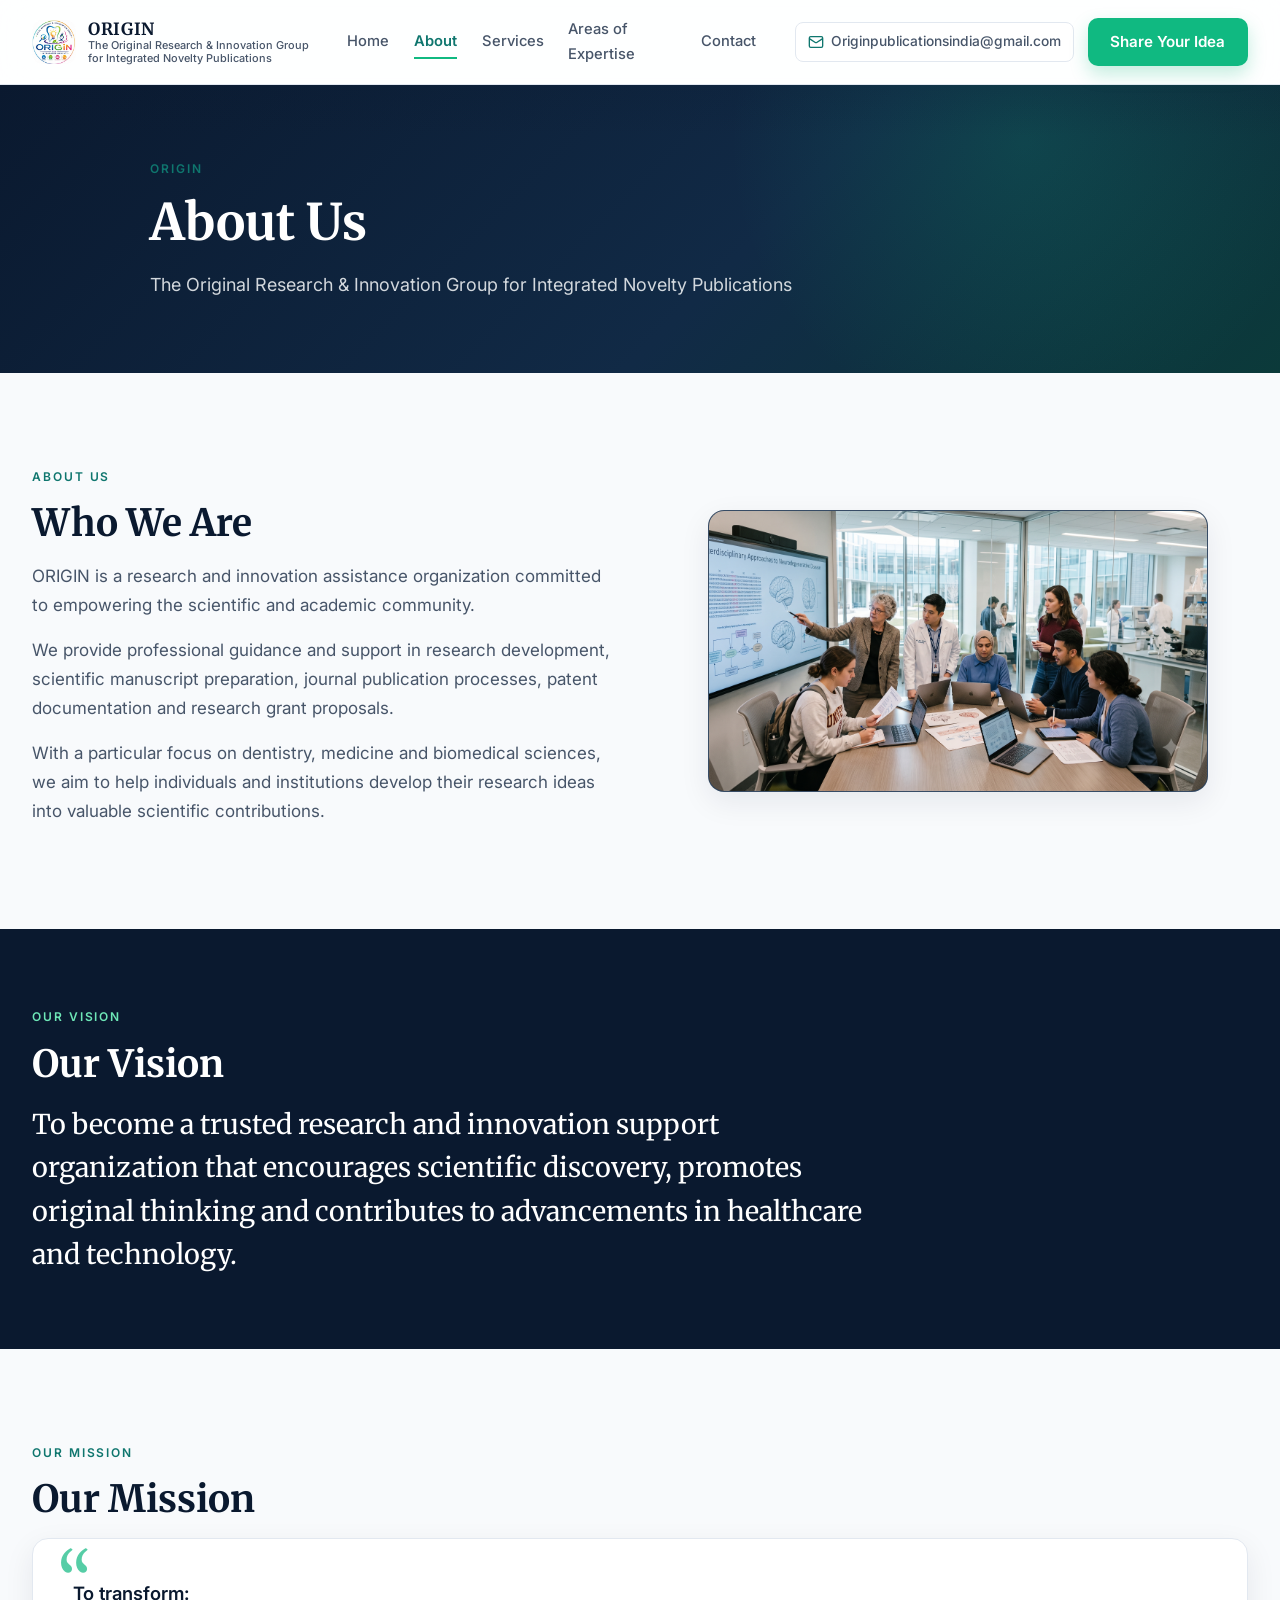
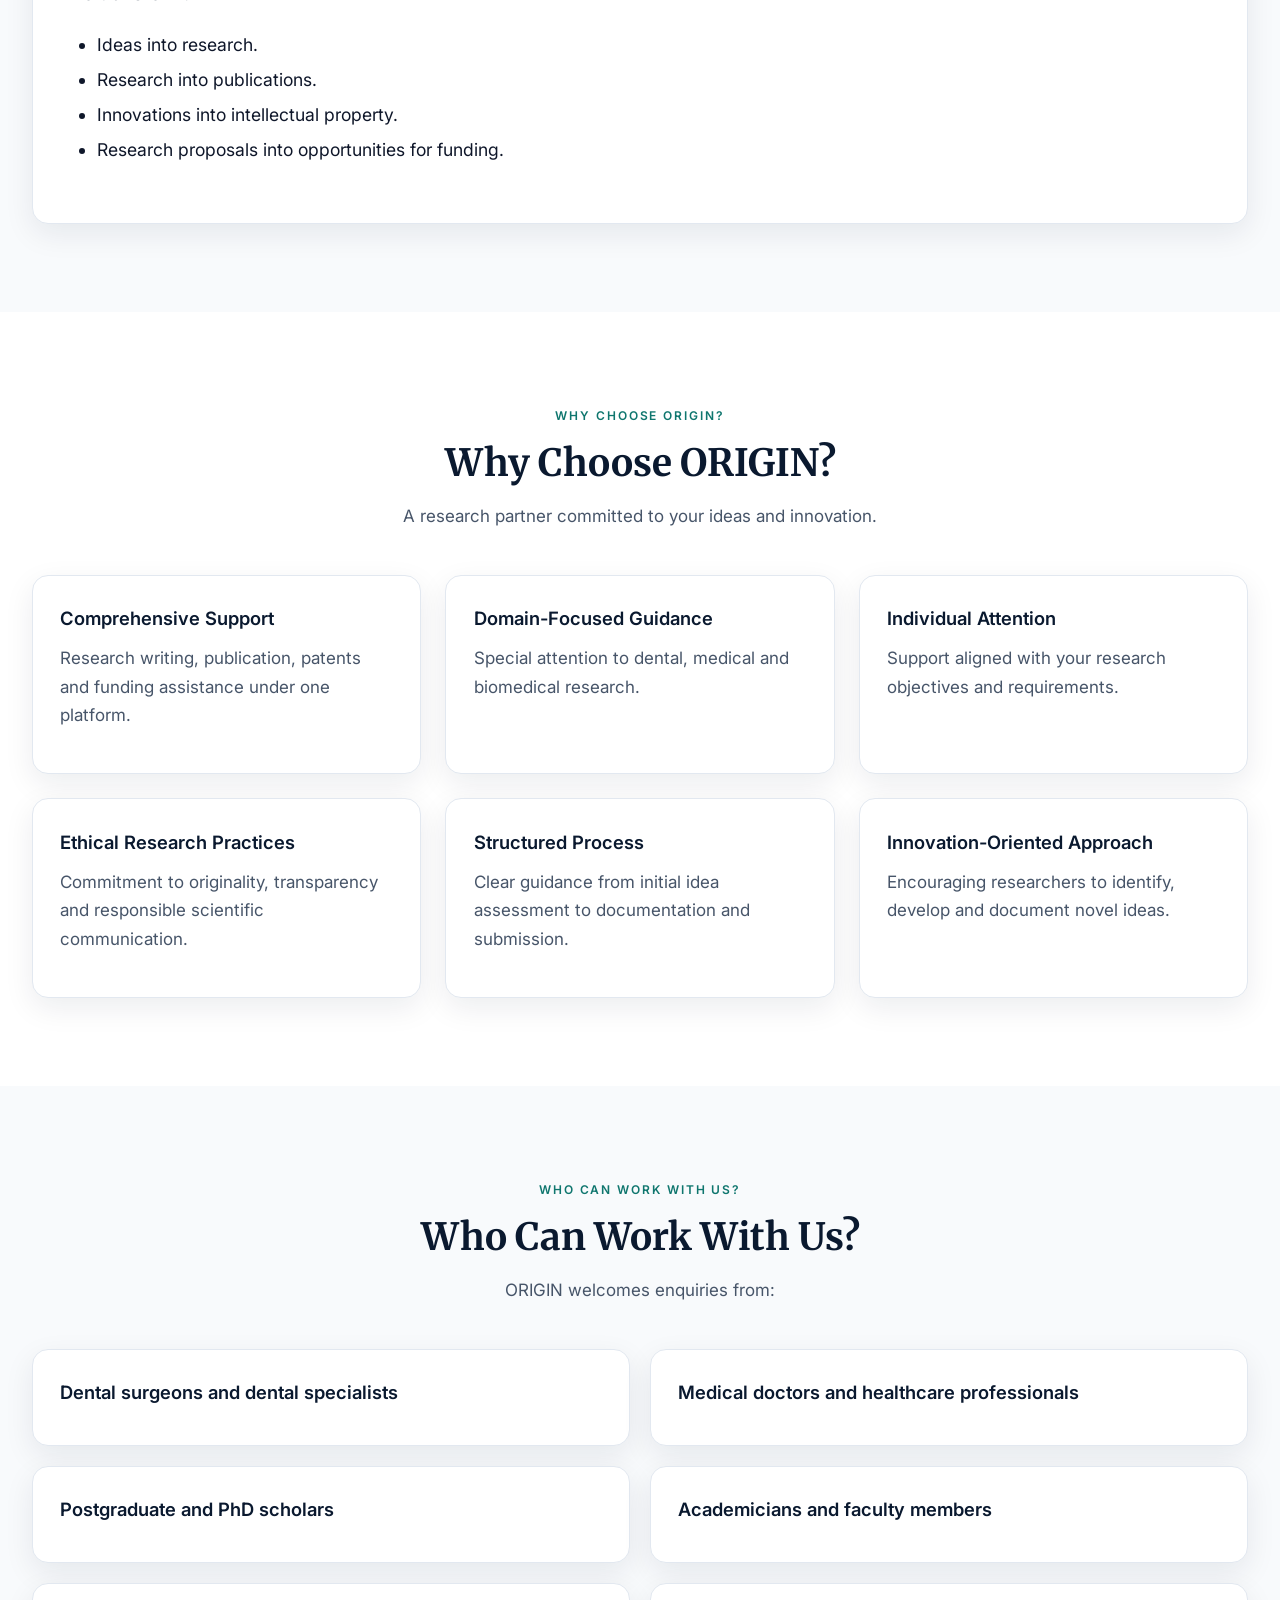
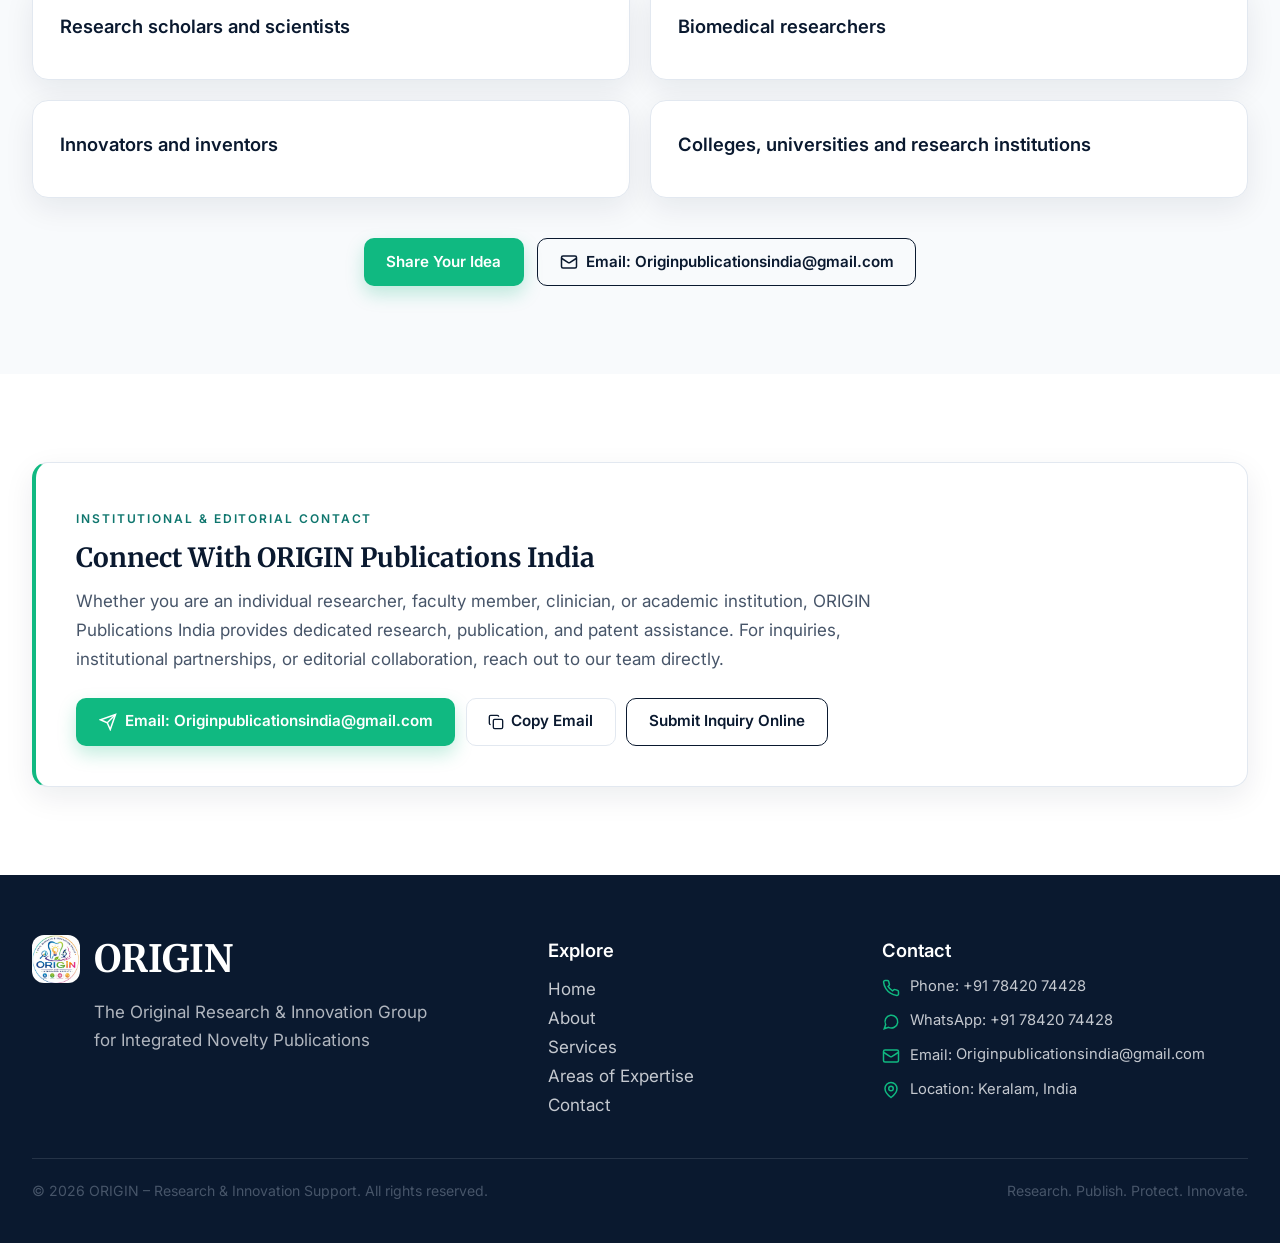
==== commit 4002c49a: "Update ORIGIN website content and UI" ====
--- a/about.html
+++ b/about.html
@@ -38,7 +38,16 @@
                     <li><a href="expertise.html">Areas of Expertise</a></li>
                     <li><a href="contact.html">Contact</a></li>
                 </ul>
-                <a class="btn btn-primary nav-cta" href="contact.html">Share Your Idea</a>
+                <div class="nav-actions">
+                    <a class="header-email" href="mailto:Originpublicationsindia@gmail.com" title="Email ORIGIN Publications India: Originpublicationsindia@gmail.com" aria-label="Official Email: Originpublicationsindia@gmail.com">
+                        <svg class="header-email-icon" viewBox="0 0 24 24" fill="none" stroke="currentColor" stroke-width="2" aria-hidden="true">
+                            <rect width="20" height="16" x="2" y="4" rx="2"></rect>
+                            <path d="m22 7-8.97 5.7a1.94 1.94 0 0 1-2.06 0L2 7"></path>
+                        </svg>
+                        <span class="header-email-text">Originpublicationsindia@gmail.com</span>
+                    </a>
+                    <a class="btn btn-primary nav-cta" href="contact.html">Share Your Idea</a>
+                </div>
             </nav>
         </div>
     </header>
@@ -163,8 +172,35 @@
                         <h3>Colleges, universities and research institutions</h3>
                     </article>
                 </div>
-                <div class="hero-actions centered reveal" style="text-align: center; margin-top: 2.5rem;">
+                <div class="hero-actions centered reveal" style="text-align: center; margin-top: 2.5rem; justify-content: center;">
                     <a class="btn btn-primary" href="contact.html">Share Your Idea</a>
+                    <a class="btn btn-outline" href="mailto:Originpublicationsindia@gmail.com?subject=ORIGIN%20Publications%20%E2%80%93%20Institutional%20%2F%20Academic%20Inquiry&amp;body=Dear%20ORIGIN%20Publications%20Team%2C%0A%0AI%20would%20like%20to%20inquire%20about%20institutional%20collaboration%20and%20research%20support.%0A%0AInstitution%20%2F%20Affiliation%3A%20%0AResearch%20Area%3A%20%0A%0AThank%20you.">
+                        <svg viewBox="0 0 24 24" width="18" height="18" fill="none" stroke="currentColor" stroke-width="2" aria-hidden="true"><rect width="20" height="16" x="2" y="4" rx="2"></rect><path d="m22 7-8.97 5.7a1.94 1.94 0 0 1-2.06 0L2 7"></path></svg>
+                        Email: Originpublicationsindia@gmail.com
+                    </a>
+                </div>
+            </div>
+        </section>
+
+        <section class="section section-alt" aria-labelledby="academic-contact-heading">
+            <div class="container reveal">
+                <div class="card info-card" style="padding: 2.5rem;">
+                    <p class="eyebrow">Institutional &amp; Editorial Contact</p>
+                    <h2 id="academic-contact-heading" style="font-size: 1.65rem; margin-bottom: 0.8rem;">Connect With ORIGIN Publications India</h2>
+                    <p style="max-width: 50rem;">
+                        Whether you are an individual researcher, faculty member, clinician, or academic institution, ORIGIN Publications India provides dedicated research, publication, and patent assistance. For inquiries, institutional partnerships, or editorial collaboration, reach out to our team directly.
+                    </p>
+                    <div class="card-actions-row" style="margin-top: 1.5rem;">
+                        <a class="btn btn-primary" href="mailto:Originpublicationsindia@gmail.com?subject=ORIGIN%20Publications%20%E2%80%93%20Academic%20Inquiry&amp;body=Dear%20ORIGIN%20Publications%20Team%2C%0A%0AI%20would%20like%20to%20inquire%20about%20your%20services%20and%20support.%0A%0AThank%20you.">
+                            <svg viewBox="0 0 24 24" width="18" height="18" fill="none" stroke="currentColor" stroke-width="2" aria-hidden="true"><line x1="22" y1="2" x2="11" y2="13"></line><polygon points="22 2 15 22 11 13 2 9 22 2"></polygon></svg>
+                            Email: Originpublicationsindia@gmail.com
+                        </a>
+                        <button type="button" class="btn btn-ghost copy-email-btn" data-email="Originpublicationsindia@gmail.com" aria-label="Copy official email address">
+                            <svg viewBox="0 0 24 24" width="16" height="16" fill="none" stroke="currentColor" stroke-width="2" aria-hidden="true"><rect width="14" height="14" x="8" y="8" rx="2" ry="2"></rect><path d="M4 16c-1.1 0-2-.9-2-2V4c0-1.1.9-2 2-2h10c1.1 0 2 .9 2 2"></path></svg>
+                            <span class="copy-btn-text">Copy Email</span>
+                        </button>
+                        <a class="btn btn-outline" href="contact.html">Submit Inquiry Online</a>
+                    </div>
                 </div>
             </div>
         </section>
@@ -194,10 +230,22 @@
             <div>
                 <h3>Contact</h3>
                 <ul class="footer-contact">
-                    <li>Phone: <a href="tel:+917842074428">+91 78420 74428</a></li>
-                    <li>WhatsApp: <a href="https://wa.me/917842074428" target="_blank" rel="noopener noreferrer">+91 78420 74428</a></li>
-                    <li>Email: <span class="placeholder-note">Add your official email address</span></li>
-                    <li>Location: Keralam, India</li>
+                    <li class="footer-contact-item">
+                        <svg class="footer-contact-icon" viewBox="0 0 24 24" fill="none" stroke="currentColor" stroke-width="2" aria-hidden="true"><path d="M22 16.92v3a2 2 0 0 1-2.18 2 19.79 19.79 0 0 1-8.63-3.07 19.5 19.5 0 0 1-6-6 19.79 19.79 0 0 1-3.07-8.67A2 2 0 0 1 4.11 2h3a2 2 0 0 1 2 1.72 12.84 12.84 0 0 0 .7 2.81 2 2 0 0 1-.45 2.11L8.09 9.91a16 16 0 0 0 6 6l1.27-1.27a2 2 0 0 1 2.11-.45 12.84 12.84 0 0 0 2.81.7A2 2 0 0 1 22 16.92z"></path></svg>
+                        <span>Phone: <a href="tel:+917842074428">+91 78420 74428</a></span>
+                    </li>
+                    <li class="footer-contact-item">
+                        <svg class="footer-contact-icon" viewBox="0 0 24 24" fill="none" stroke="currentColor" stroke-width="2" aria-hidden="true"><path d="m3 21 1.9-5.7a8.5 8.5 0 1 1 3.8 3.8z"></path></svg>
+                        <span>WhatsApp: <a href="https://wa.me/917842074428" target="_blank" rel="noopener noreferrer">+91 78420 74428</a></span>
+                    </li>
+                    <li class="footer-contact-item footer-email-item">
+                        <svg class="footer-contact-icon" viewBox="0 0 24 24" fill="none" stroke="currentColor" stroke-width="2" aria-hidden="true"><rect width="20" height="16" x="2" y="4" rx="2"></rect><path d="m22 7-8.97 5.7a1.94 1.94 0 0 1-2.06 0L2 7"></path></svg>
+                        <span>Email: <a href="mailto:Originpublicationsindia@gmail.com" class="footer-email-link">Originpublicationsindia@gmail.com</a></span>
+                    </li>
+                    <li class="footer-contact-item">
+                        <svg class="footer-contact-icon" viewBox="0 0 24 24" fill="none" stroke="currentColor" stroke-width="2" aria-hidden="true"><path d="M20 10c0 6-8 12-8 12s-8-6-8-12a8 8 0 0 1 16 0Z"></path><circle cx="12" cy="10" r="3"></circle></svg>
+                        <span>Location: Keralam, India</span>
+                    </li>
                 </ul>
             </div>
         </div>
--- a/css/style.css
+++ b/css/style.css
@@ -385,6 +385,48 @@
     white-space: nowrap;
 }
 
+.nav-actions {
+    display: flex;
+    align-items: center;
+    gap: 0.85rem;
+    flex-shrink: 0;
+}
+
+.header-email {
+    display: inline-flex;
+    align-items: center;
+    gap: 0.45rem;
+    padding: 0.45rem 0.75rem;
+    font-size: 0.86rem;
+    font-weight: 500;
+    color: var(--muted);
+    border: 1px solid var(--border);
+    border-radius: 8px;
+    background: var(--white);
+    transition: color var(--ease), border-color var(--ease), background var(--ease), box-shadow var(--ease);
+    text-decoration: none;
+    white-space: nowrap;
+}
+
+.header-email:hover,
+.header-email:focus-visible {
+    color: var(--teal);
+    border-color: var(--teal);
+    background: #f0fdfa;
+    box-shadow: 0 2px 6px rgba(15, 118, 110, 0.08);
+}
+
+.header-email-icon {
+    width: 16px;
+    height: 16px;
+    flex-shrink: 0;
+    color: var(--teal);
+}
+
+.header-email-text {
+    display: inline;
+}
+
 .nav-overlay {
     display: none;
 }
@@ -923,6 +965,90 @@
     gap: 1rem;
 }
 
+.contact-email-card {
+    border-left: 4px solid var(--teal);
+}
+
+.contact-email-val {
+    font-size: 1.12rem;
+    word-break: break-all;
+    margin-bottom: 0.6rem;
+}
+
+.email-link {
+    color: var(--teal);
+    text-decoration: none;
+    transition: color var(--ease);
+}
+
+.email-link:hover,
+.email-link:focus-visible {
+    color: var(--accent);
+    text-decoration: underline;
+}
+
+.card-actions-row {
+    display: flex;
+    flex-wrap: wrap;
+    gap: 0.65rem;
+    margin-top: 1rem;
+    align-items: center;
+}
+
+.btn-sm {
+    min-height: 40px;
+    padding: 0.45rem 0.95rem;
+    font-size: 0.88rem;
+    border-radius: 8px;
+}
+
+.copy-email-btn {
+    display: inline-flex;
+    align-items: center;
+    gap: 0.45rem;
+    transition: background var(--ease), border-color var(--ease), color var(--ease);
+}
+
+.copy-email-btn.is-copied {
+    background: #ECFDF5;
+    border-color: var(--accent);
+    color: var(--teal);
+}
+
+.email-templates-box {
+    background: var(--white);
+    border: 1px solid var(--border);
+    border-radius: var(--radius);
+    padding: 1.25rem 1.4rem;
+    box-shadow: var(--shadow);
+    margin-top: 1.25rem;
+}
+
+.template-links-list {
+    list-style: none;
+    margin: 0.65rem 0 0;
+    padding: 0;
+    display: flex;
+    flex-direction: column;
+    gap: 0.55rem;
+}
+
+.template-links-list a {
+    display: inline-flex;
+    align-items: center;
+    gap: 0.35rem;
+    font-size: 0.88rem;
+    font-weight: 500;
+    color: var(--teal);
+    transition: color var(--ease), transform var(--ease);
+}
+
+.template-links-list a:hover,
+.template-links-list a:focus-visible {
+    color: var(--accent);
+    transform: translateX(3px);
+}
+
 .placeholder-note {
     display: inline-block;
     margin-top: 0.4rem;
@@ -936,6 +1062,12 @@
     border-radius: 6px;
 }
 
+.form-intro {
+    font-size: 0.95rem;
+    color: var(--muted);
+    margin-bottom: 1.25rem;
+}
+
 .form {
     display: grid;
     gap: 1rem;
@@ -979,17 +1111,55 @@
     min-height: 1.1em;
 }
 
+.form-actions-group {
+    display: flex;
+    flex-wrap: wrap;
+    gap: 0.85rem;
+    align-items: center;
+}
+
+.text-link {
+    color: var(--teal);
+    text-decoration: underline;
+    font-weight: 500;
+}
+
+.text-link:hover,
+.text-link:focus-visible {
+    color: var(--accent);
+}
+
 .form-status {
     display: none;
-    padding: 1rem 1.1rem;
+    padding: 1rem 1.15rem;
     border-radius: 12px;
     background: #ECFDF5;
     border: 1px solid #A7F3D0;
     color: var(--primary);
+    font-size: 0.95rem;
+    line-height: 1.6;
 }
 
 .form-status.is-visible {
     display: block;
+}
+
+.form-status.form-status-success {
+    background: #ECFDF5;
+    border-color: #A7F3D0;
+    color: var(--primary);
+}
+
+.form-status.form-status-error {
+    background: #FEF2F2;
+    border-color: #FECACA;
+    color: #991B1B;
+}
+
+.status-email-link {
+    color: inherit;
+    text-decoration: underline;
+    font-weight: 600;
 }
 
 /* --------------------------------------------------------------------------
@@ -1039,16 +1209,46 @@
     padding: 0;
 }
 
+.footer-contact {
+    display: flex;
+    flex-direction: column;
+    gap: 0.75rem;
+}
+
+.footer-contact-item {
+    display: flex;
+    align-items: flex-start;
+    gap: 0.65rem;
+    line-height: 1.5;
+    font-size: 0.92rem;
+}
+
+.footer-contact-icon {
+    width: 18px;
+    height: 18px;
+    flex-shrink: 0;
+    margin-top: 0.2rem;
+    color: var(--accent);
+}
+
+.footer-email-link {
+    color: rgba(248, 250, 252, 0.92);
+    word-break: break-all;
+    transition: color var(--ease);
+}
+
 .footer-links a,
 .footer-contact a {
     color: rgba(248, 250, 252, 0.78);
-    display: inline-block;
-    padding: 0.25rem 0;
+    display: inline;
+    padding: 0.15rem 0;
 }
 
 .footer-links a:hover,
-.footer-contact a:hover {
+.footer-contact a:hover,
+.footer-email-link:hover {
     color: #6ee7b7;
+    text-decoration: underline;
 }
 
 .footer-contact li {
@@ -1114,6 +1314,16 @@
 
     .hero-visual .media-frame img {
         min-height: 320px;
+    }
+}
+
+@media (max-width: 1250px) and (min-width: 861px) {
+    .header-email-text {
+        display: none;
+    }
+    .header-email {
+        padding: 0.55rem;
+        border-radius: 8px;
     }
 }
 
@@ -1157,7 +1367,8 @@
         align-items: stretch;
         gap: 0;
         padding: 6rem 0 2rem;
-        overflow: hidden;
+        overflow-y: auto;
+        overflow-x: hidden;
         transform: none;
         transition: width 0.28s ease, padding 0.28s ease, visibility 0s linear 0.28s;
         box-shadow: none;
@@ -1186,8 +1397,28 @@
         font-size: 1.05rem;
     }
 
+    .nav-actions {
+        flex-direction: column;
+        align-items: stretch;
+        gap: 0.75rem;
+        margin-top: 1.25rem;
+        padding-top: 1.25rem;
+        border-top: 1px solid var(--border);
+    }
+
+    .header-email {
+        justify-content: center;
+        padding: 0.75rem 1rem;
+        font-size: 0.88rem;
+    }
+
+    .header-email-text {
+        display: inline !important;
+        word-break: break-all;
+    }
+
     .nav-cta {
-        margin-top: 1rem;
+        margin-top: 0;
         width: 100%;
     }
 
